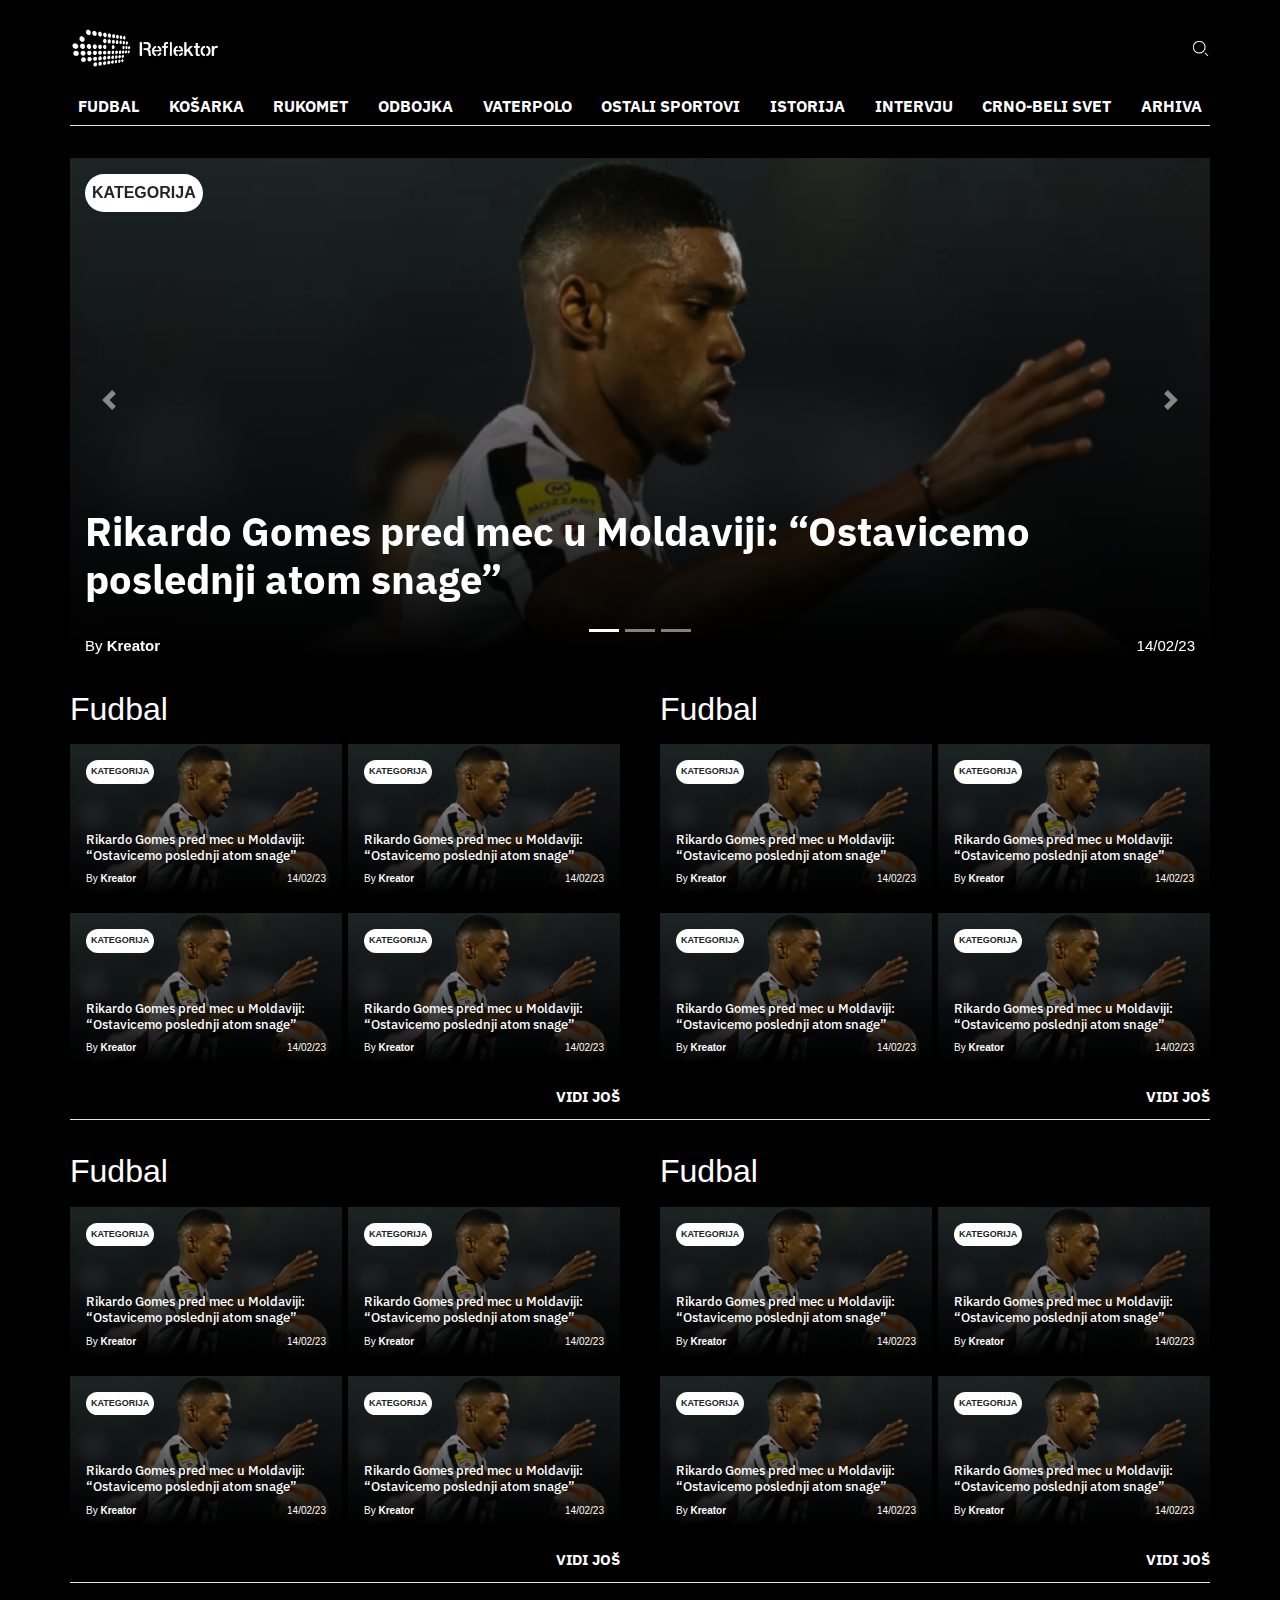
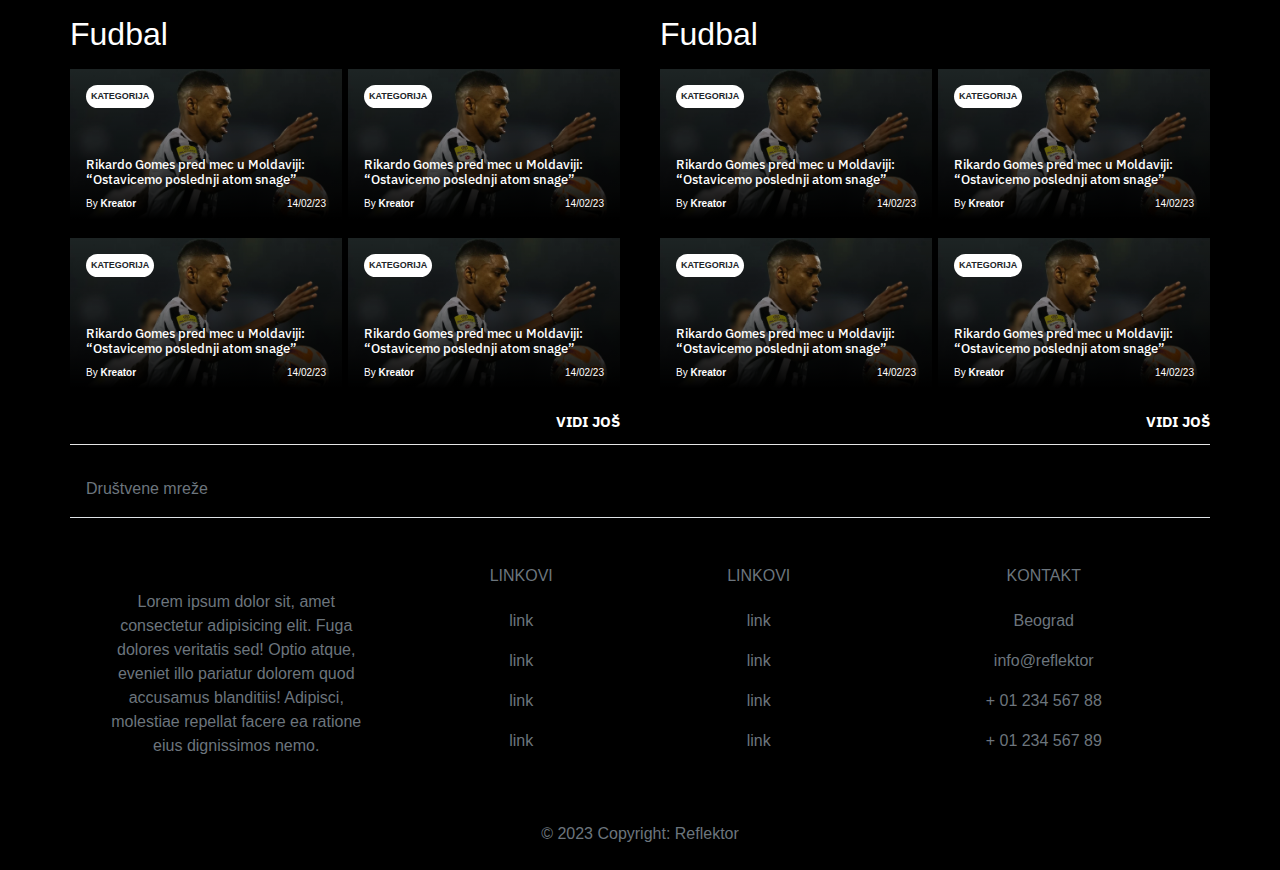
==== index.html @ 6f16fc1e "updateeeeee" ====
<!DOCTYPE html>
<html lang="en">
  <head>
    <meta charset="UTF-8" />
    <meta http-equiv="X-UA-Compatible" content="IE=edge" />
    <meta name="viewport" content="width=device-width, initial-scale=1.0" />
    <title>Reflektor</title>
    <link rel="stylesheet" href="index.css" />
    <link
      rel="stylesheet"
      href="https://cdn.jsdelivr.net/npm/bootstrap@4.3.1/dist/css/bootstrap.min.css"
      integrity="sha384-ggOyR0iXCbMQv3Xipma34MD+dH/1fQ784/j6cY/iJTQUOhcWr7x9JvoRxT2MZw1T"
      crossorigin="anonymous"
    />
    <link
      rel="stylesheet"
      href="https://cdnjs.cloudflare.com/ajax/libs/font-awesome/6.3.0/css/all.min.css"
      integrity="sha512-SzlrxWUlpfuzQ+pcUCosxcglQRNAq/DZjVsC0lE40xsADsfeQoEypE+enwcOiGjk/bSuGGKHEyjSoQ1zVisanQ=="
      crossorigin="anonymous"
      referrerpolicy="no-referrer"
    />
    <link rel="preconnect" href="https://fonts.googleapis.com" />
    <link rel="preconnect" href="https://fonts.gstatic.com" crossorigin />
    <link
      href="https://fonts.googleapis.com/css2?family=IBM+Plex+Sans:ital,wght@0,100;0,200;0,300;0,400;0,500;0,600;0,700;1,100;1,600&display=swap"
      rel="stylesheet"
    />
  </head>
  <body>
    <!--NAV-->
    <div class="container-fluid top-logo bgblack mt-4">
      <div class="container widthContainer">
        <div class="row">
          <div class="col-6 p-0 d-flex justify-content-start">
            <a class="navbar-brand" href="index.html"
              ><img
                id="logo-nav"
                src="./img/logo.png"
                alt="Logo"
                style="width: 150px"
            /></a>
          </div>
          <div class="col-6 p-0 d-flex justify-content-end align-items-center">
            <input
              class="inputt"
              style="height: 20px"
              type="text"
              name=""
              id=""
            />
            <img
              onclick="sakrij()"
              id="logo-nav"
              src="./img/lupica.png"
              alt="Logo"
              style="width: 20px"
            />
          </div>
        </div>
      </div>
    </div>

    <nav id="nav-bar" class="navbar navbar-expand-xl sticky-top">
      <div class="container px-0 py-0 mt-3 d-flex">
        <div class="logo-nav">
          <img src="logo.png" alt="" style="width: 150px" />
        </div>
        <button
          class="navbar-toggler ml-auto"
          type="button"
          data-toggle="collapse"
          data-target="#navbarNav"
          aria-controls="navbarNav"
          aria-expanded="false"
          aria-label="Toggle navigation"
        >
          <span class="navbar-toggler-icon"
            ><img src="burger.png" style="width: 45px" alt=""
          /></span>
        </button>
        <div
          class="collapse navbar-collapse border-bottom justify-content-center"
          id="navbarNav"
        >
          <ul
            class="navbar-nav nav-text justify-content-between"
            style="width: 100%"
          >
            <li class="nav-item active">
              <a class="nav-link" href="post.html">Fudbal</a>
            </li>
            <li class="nav-item">
              <a class="nav-link" href="kategorija.html">Košarka</a>
            </li>
            <li class="nav-item">
              <a class="nav-link" href="#">Rukomet</a>
            </li>
            <li class="nav-item">
              <a class="nav-link" href="#">Odbojka</a>
            </li>
            <li class="nav-item">
              <a class="nav-link" href="#">Vaterpolo</a>
            </li>
            <li class="nav-item">
              <a class="nav-link" href="#">Ostali sportovi</a>
            </li>
            <li class="nav-item">
              <a class="nav-link" href="#">Istorija</a>
            </li>
            <li class="nav-item">
              <a class="nav-link" href="#">Intervju</a>
            </li>
            <li class="nav-item">
              <a class="nav-link" href="#">Crno-beli svet</a>
            </li>
            <li class="nav-item">
              <a class="nav-link" href="#">Arhiva</a>
            </li>
            <li class="nav-item lupica-nav">
              <input type="text" name="" id="" />
              <img
                id="logo-nav"
                src="lupica.png"
                alt="Logo"
                style="width: 30px"
              />
            </li>
          </ul>
        </div>
      </div>
    </nav>
    <!--NAV END-->
    <div class="container-fluid mt-3 pb-3">
      <div
        id="carouselExampleIndicators"
        class="carousel slide"
        data-ride="carousel"
      >
        <ol class="carousel-indicators">
          <li
            data-target="#carouselExampleIndicators"
            data-slide-to="0"
            class="active"
          ></li>
          <li data-target="#carouselExampleIndicators" data-slide-to="1"></li>
          <li data-target="#carouselExampleIndicators" data-slide-to="2"></li>
        </ol>
        <div class="carousel-inner">
          <div class="carousel-item active">
            <div class="container pt-3">
              <div class="row">
                <div class="col-12 background-slider">
                  <div class="category mt-3" style="width: max-content">
                    Kategorija
                  </div>
                  <div class="h-100 d-flex align-items-end">
                    <h6 class="blog-title pb-4">
                      Rikardo Gomes pred mec u Moldaviji: “Ostavicemo poslednji
                      atom snage”
                    </h6>
                  </div>

                  <div class="container-fluid">
                    <div class="row blog-info">
                      <div class="author">By <strong>Kreator</strong></div>
                      <div class="date"><span>14/02/23</span></div>
                    </div>
                  </div>
                </div>
              </div>
            </div>
          </div>
          <div class="carousel-item">
            <div class="container pt-3">
              <div class="row">
                <div class="col-12 background-slider">
                  <div class="category mt-3" style="width: max-content">
                    Kategorija
                  </div>
                  <div class="h-100 d-flex align-items-end">
                    <h6 class="blog-title pb-4">
                      Rikardo Gomes pred mec u Moldaviji: “Ostavicemo poslednji
                      atom snage”
                    </h6>
                  </div>

                  <div class="container-fluid">
                    <div class="row blog-info">
                      <div class="author">By <strong>Kreator</strong></div>
                      <div class="date"><span>14/02/23</span></div>
                    </div>
                  </div>
                </div>
              </div>
            </div>
          </div>
          <div class="carousel-item">
            <div class="container pt-3">
              <div class="row">
                <div class="col-12 background-slider">
                  <div class="category mt-3" style="width: max-content">
                    Kategorija
                  </div>
                  <div class="h-100 d-flex align-items-end">
                    <h6 class="blog-title pb-4">
                      Rikardo Gomes pred mec u Moldaviji: “Ostavicemo poslednji
                      atom snage”
                    </h6>
                  </div>

                  <div class="container-fluid">
                    <div class="row blog-info">
                      <div class="author">By <strong>Kreator</strong></div>
                      <div class="date"><span>14/02/23</span></div>
                    </div>
                  </div>
                </div>
              </div>
            </div>
          </div>
        </div>
        <a
          class="carousel-control-prev"
          href="#carouselExampleIndicators"
          role="button"
          data-slide="prev"
        >
          <span class="carousel-control-prev-icon" aria-hidden="true"></span>
        </a>
        <a
          class="carousel-control-next"
          href="#carouselExampleIndicators"
          role="button"
          data-slide="next"
        >
          <span class="carousel-control-next-icon" aria-hidden="true"></span>
        </a>
      </div>
      <!---->
    </div>

    <!--NA VELIKIM EKRANIMA-->
    <div class="container-fluid bigscreen4x" style="background-color: black">
      <!--PRVI RED-->
      <div class="container">
        <div class="row justify-content-between">
          <div
            class="col-lg-6 col-md-12 mt-3 p-0"
            style="padding-right: 20px !important"
          >
            <h2 style="color: white">Fudbal</h2>
            <div class="row m-0">
              <div
                class="col-6 p-0"
                style="
                  padding-right: 3px !important;
                  padding-bottom: 3px !important;
                "
              >
                <div class="background-4x mb-2 mt-2 pb-2 pl-3 pr-3">
                  <div class="category4x mt-3" style="width: max-content">
                    Kategorija
                  </div>
                  <div class="h-100 d-flex align-items-end">
                    <h6 class="blog-title4x">
                      Rikardo Gomes pred mec u Moldaviji: “Ostavicemo poslednji
                      atom snage”
                    </h6>
                  </div>

                  <div class="container-fluid">
                    <div class="row blog-info4x">
                      <div class="author4x">By <strong>Kreator</strong></div>
                      <div class="date4x"><span>14/02/23</span></div>
                    </div>
                  </div>
                </div>
              </div>
              <div
                class="col-6 p-0"
                style="
                  padding-left: 3px !important;
                  padding-bottom: 3px !important;
                "
              >
                <div class="background-4x mb-2 mt-2 pb-2 pl-3 pr-3">
                  <div class="category4x mt-3" style="width: max-content">
                    Kategorija
                  </div>
                  <div class="h-100 d-flex align-items-end">
                    <h6 class="blog-title4x">
                      Rikardo Gomes pred mec u Moldaviji: “Ostavicemo poslednji
                      atom snage”
                    </h6>
                  </div>

                  <div class="container-fluid">
                    <div class="row blog-info4x">
                      <div class="author4x">By <strong>Kreator</strong></div>
                      <div class="date4x"><span>14/02/23</span></div>
                    </div>
                  </div>
                </div>
              </div>
              <div
                class="col-6 p-0"
                style="
                  padding-right: 3px !important;
                  padding-bottom: 3px !important;
                "
              >
                <div class="background-4x mb-2 mt-2 pb-2 pl-3 pr-3">
                  <div class="category4x mt-3" style="width: max-content">
                    Kategorija
                  </div>
                  <div class="h-100 d-flex align-items-end">
                    <h6 class="blog-title4x">
                      Rikardo Gomes pred mec u Moldaviji: “Ostavicemo poslednji
                      atom snage”
                    </h6>
                  </div>

                  <div class="container-fluid">
                    <div class="row blog-info4x">
                      <div class="author4x">By <strong>Kreator</strong></div>
                      <div class="date4x"><span>14/02/23</span></div>
                    </div>
                  </div>
                </div>
              </div>
              <div
                class="col-6 p-0"
                style="
                  padding-left: 3px !important;
                  padding-bottom: 3px !important;
                "
              >
                <div class="background-4x mb-2 mt-2 pb-2 pl-3 pr-3">
                  <div class="category4x mt-3" style="width: max-content">
                    Kategorija
                  </div>
                  <div class="h-100 d-flex align-items-end">
                    <h6 class="blog-title4x">
                      Rikardo Gomes pred mec u Moldaviji: “Ostavicemo poslednji
                      atom snage”
                    </h6>
                  </div>

                  <div class="container-fluid">
                    <div class="row blog-info4x">
                      <div class="author4x">By <strong>Kreator</strong></div>
                      <div class="date4x"><span>14/02/23</span></div>
                    </div>
                  </div>
                </div>
              </div>
            </div>
            <div class="container">
              <div class="row">
                <div class="col-12 mt-3 more p-0 d-flex justify-content-end">
                  <a href="#" class="more">vidi još</a>
                </div>
              </div>
            </div>
          </div>
          <!-- <div class="gutter col-1 p-0 m-0"></div> -->
          <div
            class="col-lg-6 col-md-12 mt-3 p-0"
            style="padding-left: 20px !important"
          >
            <h2 style="color: white">Fudbal</h2>
            <div class="row m-0">
              <div
                class="col-6 p-0"
                style="
                  padding-right: 3px !important;
                  padding-bottom: 3px !important;
                "
              >
                <div class="background-4x mb-2 mt-2 pb-2 pl-3 pr-3">
                  <div class="category4x mt-3" style="width: max-content">
                    Kategorija
                  </div>
                  <div class="h-100 d-flex align-items-end">
                    <h6 class="blog-title4x">
                      Rikardo Gomes pred mec u Moldaviji: “Ostavicemo poslednji
                      atom snage”
                    </h6>
                  </div>

                  <div class="container-fluid">
                    <div class="row blog-info4x">
                      <div class="author4x">By <strong>Kreator</strong></div>
                      <div class="date4x"><span>14/02/23</span></div>
                    </div>
                  </div>
                </div>
              </div>
              <div
                class="col-6 p-0"
                style="
                  padding-left: 3px !important;
                  padding-bottom: 3px !important;
                "
              >
                <div class="background-4x mb-2 mt-2 pb-2 pl-3 pr-3">
                  <div class="category4x mt-3" style="width: max-content">
                    Kategorija
                  </div>
                  <div class="h-100 d-flex align-items-end">
                    <h6 class="blog-title4x">
                      Rikardo Gomes pred mec u Moldaviji: “Ostavicemo poslednji
                      atom snage”
                    </h6>
                  </div>

                  <div class="container-fluid">
                    <div class="row blog-info4x">
                      <div class="author4x">By <strong>Kreator</strong></div>
                      <div class="date4x"><span>14/02/23</span></div>
                    </div>
                  </div>
                </div>
              </div>
              <div
                class="col-6 p-0"
                style="
                  padding-right: 3px !important;
                  padding-bottom: 3px !important;
                "
              >
                <div class="background-4x mb-2 mt-2 pb-2 pl-3 pr-3">
                  <div class="category4x mt-3" style="width: max-content">
                    Kategorija
                  </div>
                  <div class="h-100 d-flex align-items-end">
                    <h6 class="blog-title4x">
                      Rikardo Gomes pred mec u Moldaviji: “Ostavicemo poslednji
                      atom snage”
                    </h6>
                  </div>

                  <div class="container-fluid">
                    <div class="row blog-info4x">
                      <div class="author4x">By <strong>Kreator</strong></div>
                      <div class="date4x"><span>14/02/23</span></div>
                    </div>
                  </div>
                </div>
              </div>
              <div
                class="col-6 p-0"
                style="
                  padding-left: 3px !important;
                  padding-bottom: 3px !important;
                "
              >
                <div class="background-4x mb-2 mt-2 pb-2 pl-3 pr-3">
                  <div class="category4x mt-3" style="width: max-content">
                    Kategorija
                  </div>
                  <div class="h-100 d-flex align-items-end">
                    <h6 class="blog-title4x">
                      Rikardo Gomes pred mec u Moldaviji: “Ostavicemo poslednji
                      atom snage”
                    </h6>
                  </div>

                  <div class="container-fluid">
                    <div class="row blog-info4x">
                      <div class="author4x">By <strong>Kreator</strong></div>
                      <div class="date4x"><span>14/02/23</span></div>
                    </div>
                  </div>
                </div>
              </div>
            </div>
            <div class="container">
              <div class="row">
                <div class="col-12 mt-3 more p-0 d-flex justify-content-end">
                  <a href="#" class="more">vidi još</a>
                </div>
              </div>
            </div>
          </div>
        </div>
      </div>
      <div class="container p-0">
        <hr
          style="
            width: 100%;
            text-align: left;
            margin-left: 0;
            background-color: white;
          "
        />
      </div>

      <!--DRUGI RED RED-->
      <div class="container">
        <div class="row justify-content-between">
          <div
            class="col-lg-6 col-md-12 mt-3 p-0"
            style="padding-right: 20px !important"
          >
            <h2 style="color: white">Fudbal</h2>
            <div class="row m-0">
              <div
                class="col-6 p-0"
                style="
                  padding-right: 3px !important;
                  padding-bottom: 3px !important;
                "
              >
                <div class="background-4x mb-2 mt-2 pb-2 pl-3 pr-3">
                  <div class="category4x mt-3" style="width: max-content">
                    Kategorija
                  </div>
                  <div class="h-100 d-flex align-items-end">
                    <h6 class="blog-title4x">
                      Rikardo Gomes pred mec u Moldaviji: “Ostavicemo poslednji
                      atom snage”
                    </h6>
                  </div>

                  <div class="container-fluid">
                    <div class="row blog-info4x">
                      <div class="author4x">By <strong>Kreator</strong></div>
                      <div class="date4x"><span>14/02/23</span></div>
                    </div>
                  </div>
                </div>
              </div>
              <div
                class="col-6 p-0"
                style="
                  padding-left: 3px !important;
                  padding-bottom: 3px !important;
                "
              >
                <div class="background-4x mb-2 mt-2 pb-2 pl-3 pr-3">
                  <div class="category4x mt-3" style="width: max-content">
                    Kategorija
                  </div>
                  <div class="h-100 d-flex align-items-end">
                    <h6 class="blog-title4x">
                      Rikardo Gomes pred mec u Moldaviji: “Ostavicemo poslednji
                      atom snage”
                    </h6>
                  </div>

                  <div class="container-fluid">
                    <div class="row blog-info4x">
                      <div class="author4x">By <strong>Kreator</strong></div>
                      <div class="date4x"><span>14/02/23</span></div>
                    </div>
                  </div>
                </div>
              </div>
              <div
                class="col-6 p-0"
                style="
                  padding-right: 3px !important;
                  padding-bottom: 3px !important;
                "
              >
                <div class="background-4x mb-2 mt-2 pb-2 pl-3 pr-3">
                  <div class="category4x mt-3" style="width: max-content">
                    Kategorija
                  </div>
                  <div class="h-100 d-flex align-items-end">
                    <h6 class="blog-title4x">
                      Rikardo Gomes pred mec u Moldaviji: “Ostavicemo poslednji
                      atom snage”
                    </h6>
                  </div>

                  <div class="container-fluid">
                    <div class="row blog-info4x">
                      <div class="author4x">By <strong>Kreator</strong></div>
                      <div class="date4x"><span>14/02/23</span></div>
                    </div>
                  </div>
                </div>
              </div>
              <div
                class="col-6 p-0"
                style="
                  padding-left: 3px !important;
                  padding-bottom: 3px !important;
                "
              >
                <div class="background-4x mb-2 mt-2 pb-2 pl-3 pr-3">
                  <div class="category4x mt-3" style="width: max-content">
                    Kategorija
                  </div>
                  <div class="h-100 d-flex align-items-end">
                    <h6 class="blog-title4x">
                      Rikardo Gomes pred mec u Moldaviji: “Ostavicemo poslednji
                      atom snage”
                    </h6>
                  </div>

                  <div class="container-fluid">
                    <div class="row blog-info4x">
                      <div class="author4x">By <strong>Kreator</strong></div>
                      <div class="date4x"><span>14/02/23</span></div>
                    </div>
                  </div>
                </div>
              </div>
            </div>
            <div class="container">
              <div class="row">
                <div class="col-12 mt-3 more p-0 d-flex justify-content-end">
                  <a href="#" class="more">vidi još</a>
                </div>
              </div>
            </div>
          </div>
          <!-- <div class="gutter col-1 p-0 m-0"></div> -->
          <div
            class="col-lg-6 col-md-12 mt-3 p-0"
            style="padding-left: 20px !important"
          >
            <h2 style="color: white">Fudbal</h2>
            <div class="row m-0">
              <div
                class="col-6 p-0"
                style="
                  padding-right: 3px !important;
                  padding-bottom: 3px !important;
                "
              >
                <div class="background-4x mb-2 mt-2 pb-2 pl-3 pr-3">
                  <div class="category4x mt-3" style="width: max-content">
                    Kategorija
                  </div>
                  <div class="h-100 d-flex align-items-end">
                    <h6 class="blog-title4x">
                      Rikardo Gomes pred mec u Moldaviji: “Ostavicemo poslednji
                      atom snage”
                    </h6>
                  </div>

                  <div class="container-fluid">
                    <div class="row blog-info4x">
                      <div class="author4x">By <strong>Kreator</strong></div>
                      <div class="date4x"><span>14/02/23</span></div>
                    </div>
                  </div>
                </div>
              </div>
              <div
                class="col-6 p-0"
                style="
                  padding-left: 3px !important;
                  padding-bottom: 3px !important;
                "
              >
                <div class="background-4x mb-2 mt-2 pb-2 pl-3 pr-3">
                  <div class="category4x mt-3" style="width: max-content">
                    Kategorija
                  </div>
                  <div class="h-100 d-flex align-items-end">
                    <h6 class="blog-title4x">
                      Rikardo Gomes pred mec u Moldaviji: “Ostavicemo poslednji
                      atom snage”
                    </h6>
                  </div>

                  <div class="container-fluid">
                    <div class="row blog-info4x">
                      <div class="author4x">By <strong>Kreator</strong></div>
                      <div class="date4x"><span>14/02/23</span></div>
                    </div>
                  </div>
                </div>
              </div>
              <div
                class="col-6 p-0"
                style="
                  padding-right: 3px !important;
                  padding-bottom: 3px !important;
                "
              >
                <div class="background-4x mb-2 mt-2 pb-2 pl-3 pr-3">
                  <div class="category4x mt-3" style="width: max-content">
                    Kategorija
                  </div>
                  <div class="h-100 d-flex align-items-end">
                    <h6 class="blog-title4x">
                      Rikardo Gomes pred mec u Moldaviji: “Ostavicemo poslednji
                      atom snage”
                    </h6>
                  </div>

                  <div class="container-fluid">
                    <div class="row blog-info4x">
                      <div class="author4x">By <strong>Kreator</strong></div>
                      <div class="date4x"><span>14/02/23</span></div>
                    </div>
                  </div>
                </div>
              </div>
              <div
                class="col-6 p-0"
                style="
                  padding-left: 3px !important;
                  padding-bottom: 3px !important;
                "
              >
                <div class="background-4x mb-2 mt-2 pb-2 pl-3 pr-3">
                  <div class="category4x mt-3" style="width: max-content">
                    Kategorija
                  </div>
                  <div class="h-100 d-flex align-items-end">
                    <h6 class="blog-title4x">
                      Rikardo Gomes pred mec u Moldaviji: “Ostavicemo poslednji
                      atom snage”
                    </h6>
                  </div>

                  <div class="container-fluid">
                    <div class="row blog-info4x">
                      <div class="author4x">By <strong>Kreator</strong></div>
                      <div class="date4x"><span>14/02/23</span></div>
                    </div>
                  </div>
                </div>
              </div>
            </div>
            <div class="container">
              <div class="row">
                <div class="col-12 mt-3 more p-0 d-flex justify-content-end">
                  <a href="#" class="more">vidi još</a>
                </div>
              </div>
            </div>
          </div>
        </div>
      </div>
      <div class="container p-0">
        <hr
          style="
            width: 100%;
            text-align: left;
            margin-left: 0;
            background-color: white;
          "
        />
      </div>
      <!--TRECI RED-->
      <div class="container">
        <div class="row justify-content-between">
          <div
            class="col-lg-6 col-md-12 mt-3 p-0"
            style="padding-right: 20px !important"
          >
            <h2 style="color: white">Fudbal</h2>
            <div class="row m-0">
              <div
                class="col-6 p-0"
                style="
                  padding-right: 3px !important;
                  padding-bottom: 3px !important;
                "
              >
                <div class="background-4x mb-2 mt-2 pb-2 pl-3 pr-3">
                  <div class="category4x mt-3" style="width: max-content">
                    Kategorija
                  </div>
                  <div class="h-100 d-flex align-items-end">
                    <h6 class="blog-title4x">
                      Rikardo Gomes pred mec u Moldaviji: “Ostavicemo poslednji
                      atom snage”
                    </h6>
                  </div>

                  <div class="container-fluid">
                    <div class="row blog-info4x">
                      <div class="author4x">By <strong>Kreator</strong></div>
                      <div class="date4x"><span>14/02/23</span></div>
                    </div>
                  </div>
                </div>
              </div>
              <div
                class="col-6 p-0"
                style="
                  padding-left: 3px !important;
                  padding-bottom: 3px !important;
                "
              >
                <div class="background-4x mb-2 mt-2 pb-2 pl-3 pr-3">
                  <div class="category4x mt-3" style="width: max-content">
                    Kategorija
                  </div>
                  <div class="h-100 d-flex align-items-end">
                    <h6 class="blog-title4x">
                      Rikardo Gomes pred mec u Moldaviji: “Ostavicemo poslednji
                      atom snage”
                    </h6>
                  </div>

                  <div class="container-fluid">
                    <div class="row blog-info4x">
                      <div class="author4x">By <strong>Kreator</strong></div>
                      <div class="date4x"><span>14/02/23</span></div>
                    </div>
                  </div>
                </div>
              </div>
              <div
                class="col-6 p-0"
                style="
                  padding-right: 3px !important;
                  padding-bottom: 3px !important;
                "
              >
                <div class="background-4x mb-2 mt-2 pb-2 pl-3 pr-3">
                  <div class="category4x mt-3" style="width: max-content">
                    Kategorija
                  </div>
                  <div class="h-100 d-flex align-items-end">
                    <h6 class="blog-title4x">
                      Rikardo Gomes pred mec u Moldaviji: “Ostavicemo poslednji
                      atom snage”
                    </h6>
                  </div>

                  <div class="container-fluid">
                    <div class="row blog-info4x">
                      <div class="author4x">By <strong>Kreator</strong></div>
                      <div class="date4x"><span>14/02/23</span></div>
                    </div>
                  </div>
                </div>
              </div>
              <div
                class="col-6 p-0"
                style="
                  padding-left: 3px !important;
                  padding-bottom: 3px !important;
                "
              >
                <div class="background-4x mb-2 mt-2 pb-2 pl-3 pr-3">
                  <div class="category4x mt-3" style="width: max-content">
                    Kategorija
                  </div>
                  <div class="h-100 d-flex align-items-end">
                    <h6 class="blog-title4x">
                      Rikardo Gomes pred mec u Moldaviji: “Ostavicemo poslednji
                      atom snage”
                    </h6>
                  </div>

                  <div class="container-fluid">
                    <div class="row blog-info4x">
                      <div class="author4x">By <strong>Kreator</strong></div>
                      <div class="date4x"><span>14/02/23</span></div>
                    </div>
                  </div>
                </div>
              </div>
            </div>
            <div class="container">
              <div class="row">
                <div class="col-12 mt-3 more p-0 d-flex justify-content-end">
                  <a href="#" class="more">vidi još</a>
                </div>
              </div>
            </div>
          </div>
          <!-- <div class="gutter col-1 p-0 m-0"></div> -->
          <div
            class="col-lg-6 col-md-12 mt-3 p-0"
            style="padding-left: 20px !important"
          >
            <h2 style="color: white">Fudbal</h2>
            <div class="row m-0">
              <div
                class="col-6 p-0"
                style="
                  padding-right: 3px !important;
                  padding-bottom: 3px !important;
                "
              >
                <div class="background-4x mb-2 mt-2 pb-2 pl-3 pr-3">
                  <div class="category4x mt-3" style="width: max-content">
                    Kategorija
                  </div>
                  <div class="h-100 d-flex align-items-end">
                    <h6 class="blog-title4x">
                      Rikardo Gomes pred mec u Moldaviji: “Ostavicemo poslednji
                      atom snage”
                    </h6>
                  </div>

                  <div class="container-fluid">
                    <div class="row blog-info4x">
                      <div class="author4x">By <strong>Kreator</strong></div>
                      <div class="date4x"><span>14/02/23</span></div>
                    </div>
                  </div>
                </div>
              </div>
              <div
                class="col-6 p-0"
                style="
                  padding-left: 3px !important;
                  padding-bottom: 3px !important;
                "
              >
                <div class="background-4x mb-2 mt-2 pb-2 pl-3 pr-3">
                  <div class="category4x mt-3" style="width: max-content">
                    Kategorija
                  </div>
                  <div class="h-100 d-flex align-items-end">
                    <h6 class="blog-title4x">
                      Rikardo Gomes pred mec u Moldaviji: “Ostavicemo poslednji
                      atom snage”
                    </h6>
                  </div>

                  <div class="container-fluid">
                    <div class="row blog-info4x">
                      <div class="author4x">By <strong>Kreator</strong></div>
                      <div class="date4x"><span>14/02/23</span></div>
                    </div>
                  </div>
                </div>
              </div>
              <div
                class="col-6 p-0"
                style="
                  padding-right: 3px !important;
                  padding-bottom: 3px !important;
                "
              >
                <div class="background-4x mb-2 mt-2 pb-2 pl-3 pr-3">
                  <div class="category4x mt-3" style="width: max-content">
                    Kategorija
                  </div>
                  <div class="h-100 d-flex align-items-end">
                    <h6 class="blog-title4x">
                      Rikardo Gomes pred mec u Moldaviji: “Ostavicemo poslednji
                      atom snage”
                    </h6>
                  </div>

                  <div class="container-fluid">
                    <div class="row blog-info4x">
                      <div class="author4x">By <strong>Kreator</strong></div>
                      <div class="date4x"><span>14/02/23</span></div>
                    </div>
                  </div>
                </div>
              </div>
              <div
                class="col-6 p-0"
                style="
                  padding-left: 3px !important;
                  padding-bottom: 3px !important;
                "
              >
                <div class="background-4x mb-2 mt-2 pb-2 pl-3 pr-3">
                  <div class="category4x mt-3" style="width: max-content">
                    Kategorija
                  </div>
                  <div class="h-100 d-flex align-items-end">
                    <h6 class="blog-title4x">
                      Rikardo Gomes pred mec u Moldaviji: “Ostavicemo poslednji
                      atom snage”
                    </h6>
                  </div>

                  <div class="container-fluid">
                    <div class="row blog-info4x">
                      <div class="author4x">By <strong>Kreator</strong></div>
                      <div class="date4x"><span>14/02/23</span></div>
                    </div>
                  </div>
                </div>
              </div>
            </div>
            <div class="container">
              <div class="row">
                <div class="col-12 mt-3 more p-0 d-flex justify-content-end">
                  <a href="#" class="more">vidi još</a>
                </div>
              </div>
            </div>
          </div>
        </div>
      </div>
    </div>
    <div class="container p-0">
      <hr
        style="
          width: 100%;
          text-align: left;
          margin-left: 0;
          background-color: white;
        "
      />
    </div>
    <!--NA MALIM EKARNIMA-->
    <div class="container-fluid smallscreen4x" style="background-color: black">
      <h2 style="color: white">Fudbal</h2>
      <div class="row">
        <div class="col-6 p-3 background-4x">
          <div class="category4x" style="width: max-content">Kategorija</div>
        </div>
        <div class="col-6 p-3">
          <div class="h-100 d-flex align-items-end">
            <h6 class="blog-title4x">
              Rikardo Gomes pred mec u Moldaviji: “Ostavicemo poslednji atom
              snage”
            </h6>
          </div>
          <div class="container-fluid">
            <div class="row blog-info4x">
              <div class="author4x">By <strong>Kreator</strong></div>
              <div class="date4x"><span>14/02/23</span></div>
            </div>
          </div>
        </div>
      </div>
      <div class="row mt-5">
        <div class="col-6 p-3 background-4x">
          <div class="category4x" style="width: max-content">Kategorija</div>
        </div>
        <div class="col-6 p-3">
          <div class="h-100 d-flex align-items-end">
            <h6 class="blog-title4x">
              Rikardo Gomes pred mec u Moldaviji: “Ostavicemo poslednji atom
              snage”
            </h6>
          </div>
          <div class="container-fluid">
            <div class="row blog-info4x">
              <div class="author4x">By <strong>Kreator</strong></div>
              <div class="date4x"><span>14/02/23</span></div>
            </div>
          </div>
        </div>
      </div>
      <div class="row mt-5">
        <div class="col-6 p-3 background-4x">
          <div class="category4x" style="width: max-content">Kategorija</div>
        </div>
        <div class="col-6 p-3">
          <div class="h-100 d-flex align-items-end">
            <h6 class="blog-title4x">
              Rikardo Gomes pred mec u Moldaviji: “Ostavicemo poslednji atom
              snage”
            </h6>
          </div>
          <div class="container-fluid">
            <div class="row blog-info4x">
              <div class="author4x">By <strong>Kreator</strong></div>
              <div class="date4x"><span>14/02/23</span></div>
            </div>
          </div>
        </div>
      </div>
    </div>
    <!-- Footer -->
    <div class="container p-0">
      <footer class="text-center text-lg-start text-muted">
        <!-- Section: Social media -->
        <section
          class="d-flex justify-content-center justify-content-lg-between p-3 border-bottom"
        >
          <!-- Left -->
          <div class="me-5 d-none d-lg-block">
            <span>Društvene mreže</span>
          </div>
          <!-- Left -->

          <!-- Right -->
          <div>
            <a href="" class="me-4 text-reset">
              <i class="fab fa-facebook-f"></i>
            </a>
            <a href="" class="me-4 text-reset">
              <i class="fab fa-twitter"></i>
            </a>
            <a href="" class="me-4 text-reset">
              <i class="fab fa-instagram"></i>
            </a>
            <a href="" class="me-4 text-reset">
              <i class="fab fa-linkedin"></i>
            </a>
          </div>
          <!-- Right -->
        </section>
        <!-- Section: Social media -->

        <!-- Section: Links  -->
        <section class="">
          <div class="container text-center text-md-start mt-5">
            <!-- Grid row -->
            <div class="row mt-3">
              <!-- Grid column -->
              <div class="col-md-3 col-lg-4 col-xl-3 mx-auto mb-4">
                <!-- Content -->
                <img style="width: 200px" src="logo.png" alt="" />
                <p>
                  Lorem ipsum dolor sit, amet consectetur adipisicing elit. Fuga
                  dolores veritatis sed! Optio atque, eveniet illo pariatur
                  dolorem quod accusamus blanditiis! Adipisci, molestiae
                  repellat facere ea ratione eius dignissimos nemo.
                </p>
              </div>
              <!-- Grid column -->

              <!-- Grid column -->
              <div class="col-md-2 col-lg-2 col-xl-2 mx-auto mb-4">
                <!-- Links -->
                <h6 class="text-uppercase fw-bold mb-4">Linkovi</h6>
                <p>
                  <a href="#!" class="text-reset">link</a>
                </p>
                <p>
                  <a href="#!" class="text-reset">link</a>
                </p>
                <p>
                  <a href="#!" class="text-reset">link</a>
                </p>
                <p>
                  <a href="#!" class="text-reset">link</a>
                </p>
              </div>
              <!-- Grid column -->

              <!-- Grid column -->
              <div class="col-md-3 col-lg-2 col-xl-2 mx-auto mb-4">
                <!-- Links -->
                <h6 class="text-uppercase fw-bold mb-4">Linkovi</h6>
                <p>
                  <a href="#!" class="text-reset">link</a>
                </p>
                <p>
                  <a href="#!" class="text-reset">link</a>
                </p>
                <p>
                  <a href="#!" class="text-reset">link</a>
                </p>
                <p>
                  <a href="#!" class="text-reset">link</a>
                </p>
              </div>
              <!-- Grid column -->

              <!-- Grid column -->
              <div class="col-md-4 col-lg-3 col-xl-3 mx-auto mb-md-0 mb-4">
                <!-- Links -->
                <h6 class="text-uppercase fw-bold mb-4">Kontakt</h6>
                <p><i class="fas fa-home me-3"></i> Beograd</p>
                <p>
                  <i class="fas fa-envelope me-3"></i>
                  info@reflektor
                </p>
                <p><i class="fas fa-phone me-3"></i> + 01 234 567 88</p>
                <p><i class="fas fa-print me-3"></i> + 01 234 567 89</p>
              </div>
              <!-- Grid column -->
            </div>
            <!-- Grid row -->
          </div>
        </section>
        <!-- Section: Links  -->

        <!-- Copyright -->
        <div
          class="text-center p-4"
          style="background-color: rgba(0, 0, 0, 0.05)"
        >
          © 2023 Copyright:
          <a class="text-reset fw-bold" href="#">Reflektor</a>
        </div>
        <!-- Copyright -->
      </footer>
    </div>

    <!-- Footer -->
    <script src="index.js"></script>

    <script
      src="https://code.jquery.com/jquery-3.3.1.slim.min.js"
      integrity="sha384-q8i/X+965DzO0rT7abK41JStQIAqVgRVzpbzo5smXKp4YfRvH+8abtTE1Pi6jizo"
      crossorigin="anonymous"
    ></script>
    <script
      src="https://cdn.jsdelivr.net/npm/popper.js@1.14.7/dist/umd/popper.min.js"
      integrity="sha384-UO2eT0CpHqdSJQ6hJty5KVphtPhzWj9WO1clHTMGa3JDZwrnQq4sF86dIHNDz0W1"
      crossorigin="anonymous"
    ></script>
    <script
      src="https://cdn.jsdelivr.net/npm/bootstrap@4.3.1/dist/js/bootstrap.min.js"
      integrity="sha384-JjSmVgyd0p3pXB1rRibZUAYoIIy6OrQ6VrjIEaFf/nJGzIxFDsf4x0xIM+B07jRM"
      crossorigin="anonymous"
    ></script>
  </body>
</html>
---- index.css ----
@import url("https://fonts.googleapis.com/css2?family=Rosario:wght@300&display=swap");

* {
  margin: 0;
  padding: 0;
  box-sizing: border-box;
}

body{
  background-color: black !important;
}

.aktivniLink{
  border-top:1px rgb(255, 255, 255) solid;
}


#nav-bar {
  background-color: rgb(0, 0, 0);
  padding: 0;
}
.nav-text a {
  font-family: 'IBM Plex Sans', sans-serif;
  font-style: normal;
  font-size: 16px;
  font-weight: 700;
  line-height: 21px;
  text-transform: uppercase;
  color: #ffffff;
}
.nav-text a:hover{
  color: #979797;
}

.more a:hover{
  color: #979797;
}


.navbar-toggler-icon div {
  width: 35px;
  height: 5px;
  background-color: rgb(255, 255, 255);
  margin: 6px 0;sssss
}


.inputt{
  display: none;
}


/*KOD ZA SLAJDER*/

.background-slider{
  background-image: linear-gradient(
    to bottom,
    rgba(255, 255, 255, 0),
    rgba(0, 0, 0, 1)
  ),
  url('slika1.png');
height: 500px;
background-size: cover;
display: flex;
flex-direction: column;
justify-content: space-between;
}
.blog-info{
  justify-content: space-between;
}

.blog-title{
  font-family: 'IBM Plex Sans', sans-serif;
  font-weight: bold;
  font-size: 40px;
  color: #ffffff;
}

.category{
  font-weight: bold;
  text-transform: uppercase;
  background-color: #ffffff;
  padding: 7px;
  border-radius:25px;
}
.date{
  font-weight: 300px;
  right:15px;
  bottom: 15px;
  font-size: 15px;
  color: #ffffff;
}
.author{
  font-size: 15px;
  font-weight: 400;
  color: #ffffff;
}

.top-logo{
  background-color: black;
}

.more{
  font-family: 'IBM Plex Sans', sans-serif;
font-style: normal;
font-weight: 700;
font-size:15px;
text-transform: uppercase;
line-height: 13px;
color:rgb(255, 255, 255);
}



/*4 BLOKA KOD*/

.blog-info4x{
  bottom: 0;
}

.background-4x{
  background-image: linear-gradient(
                      to bottom,
                      rgba(255, 255, 255, 0),
                      rgba(0, 0, 0, 1)
                    ),
                    url('slika1.png');
                  height: 150px;
                  
                  background-size: cover;
                  display: flex;
                  flex-direction: column;
                  justify-content: space-between;
                 
               
}

.blog-title4x{
  font-size: 13px;
  font-family: 'IBM Plex Sans', sans-serif;
  text-align: left;
  color: #ffffff;
}
.blog-info4x{
  justify-content: space-between;
}

.category4x{
  font-size: 9px;
  font-weight: bold;
  text-transform: uppercase;
  background-color: #ffffff;
  padding: 5px;
  border-radius:25px;
}

.date4x{
  font-weight: 300px;
  font-size: 10px;
  color: #ffffff;
}

.author4x{
  font-size: 10px;
  font-weight: 400;
  color: #ffffff;
}

@media only screen and (max-width: 1200px) {

  .dnone{
    display: none;
  }
  

}
@media only screen and (max-width: 768px) {
.bigscreen4x{
  display: none;
}

}
@media only screen and (min-width: 768px) {
.smallscreen4x{
  display: none;
}
.smallscrh2{
  display:none;
}

  }

@media only screen and (min-width: 1200px) {
  .smallscreen4x{
    display: none;
  }
  .lupica-nav{
    display: none;
  }
  .logo-nav{
    display: none;
  }


}

@media only screen and (max-width: 1200px) {
.top-logo{
  display: none;
} }


/*sidebar*/
.background-side{
  background-image: linear-gradient(
    to bottom,
    rgba(255, 255, 255, 0),
    rgba(0, 0, 0, 1) 
  ),
  url('slika1.png');
  height: 100px;
background-size: cover;
}
.sidetext{
  font-family: 'IBM Plex Sans', sans-serif;
font-style: normal;
text-transform: uppercase;
font-weight: 700;
line-height: 26px;
color: #FFFFFF;
}
.title-post-blog{
  font-family: 'IBM Plex Sans', sans-serif;
font-style: normal;
font-weight: 500;
font-size: 46px;
line-height: 60px;

color: #FFFFFF;
}
.p-post-blog{
  font-family: 'IBM Plex Sans', sans-serif;
  font-size: 16px;
font-weight: 400;
color: #FFFFFF;

}
.share-post-blog{
  font-family: 'IBM Plex Sans', sans-serif;
font-weight: 400;
color: #FFFFFF;
font-size: 16px;
}

.share-icons img{
  width: 40px;
}
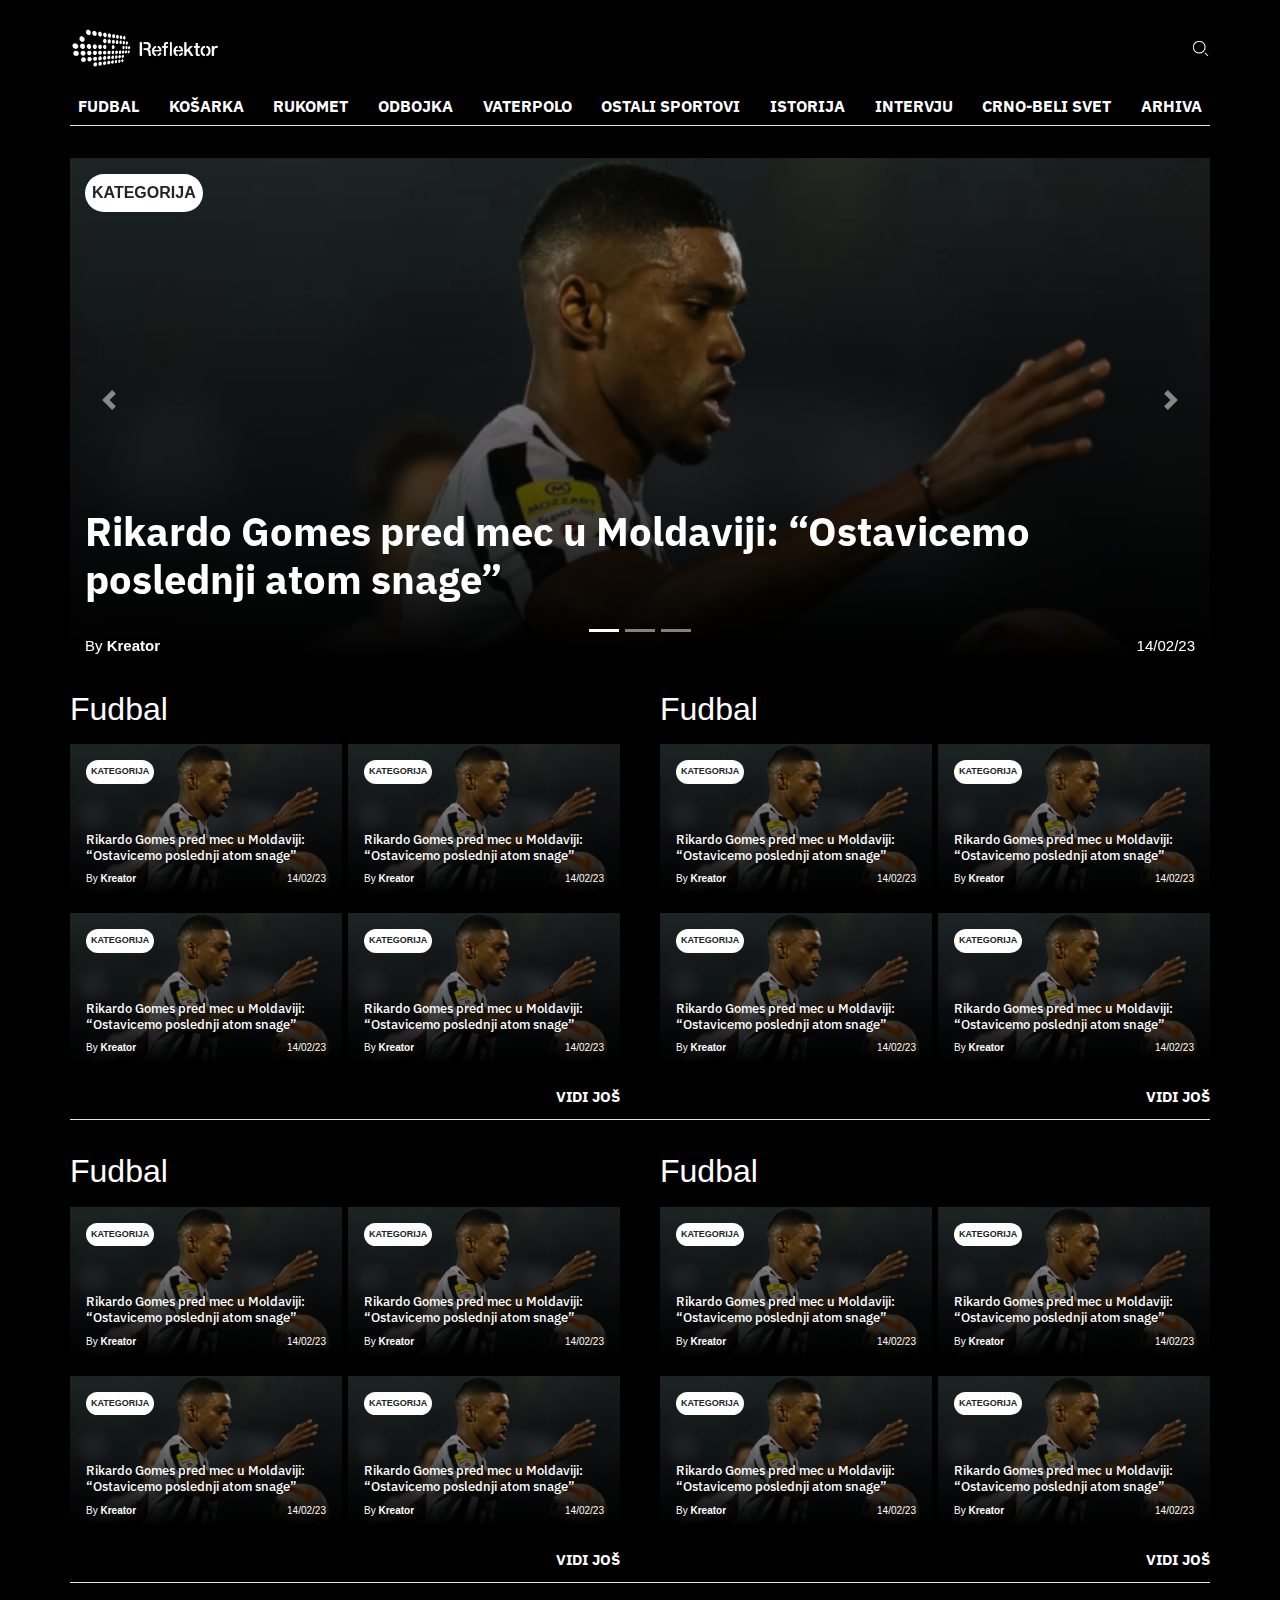
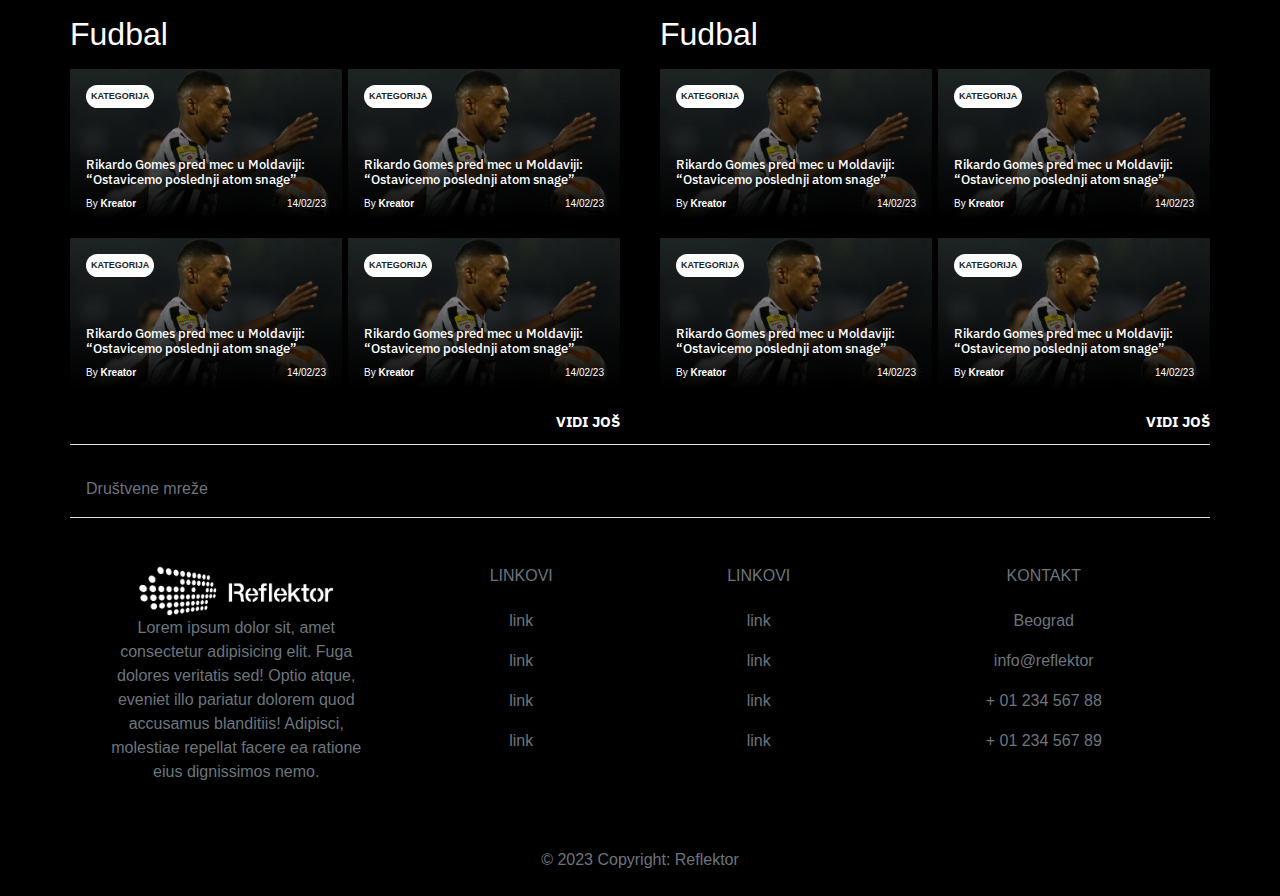
==== commit c95d9887: "updateeeeee3" ====
--- a/index.html
+++ b/index.html
@@ -1106,7 +1106,7 @@
               <!-- Grid column -->
               <div class="col-md-3 col-lg-4 col-xl-3 mx-auto mb-4">
                 <!-- Content -->
-                <img style="width: 200px" src="logo.png" alt="" />
+                <img style="width: 200px" src="./img/logo.png" alt="" />
                 <p>
                   Lorem ipsum dolor sit, amet consectetur adipisicing elit. Fuga
                   dolores veritatis sed! Optio atque, eveniet illo pariatur
--- a/index.css
+++ b/index.css
@@ -177,7 +177,9 @@
 @media only screen and (max-width: 768px) {
 .bigscreen4x{
   display: none;
-}
+
+}
+
 
 }
 @media only screen and (min-width: 768px) {
@@ -208,6 +210,7 @@
 .top-logo{
   display: none;
 } }
+
 
 
 /*sidebar*/
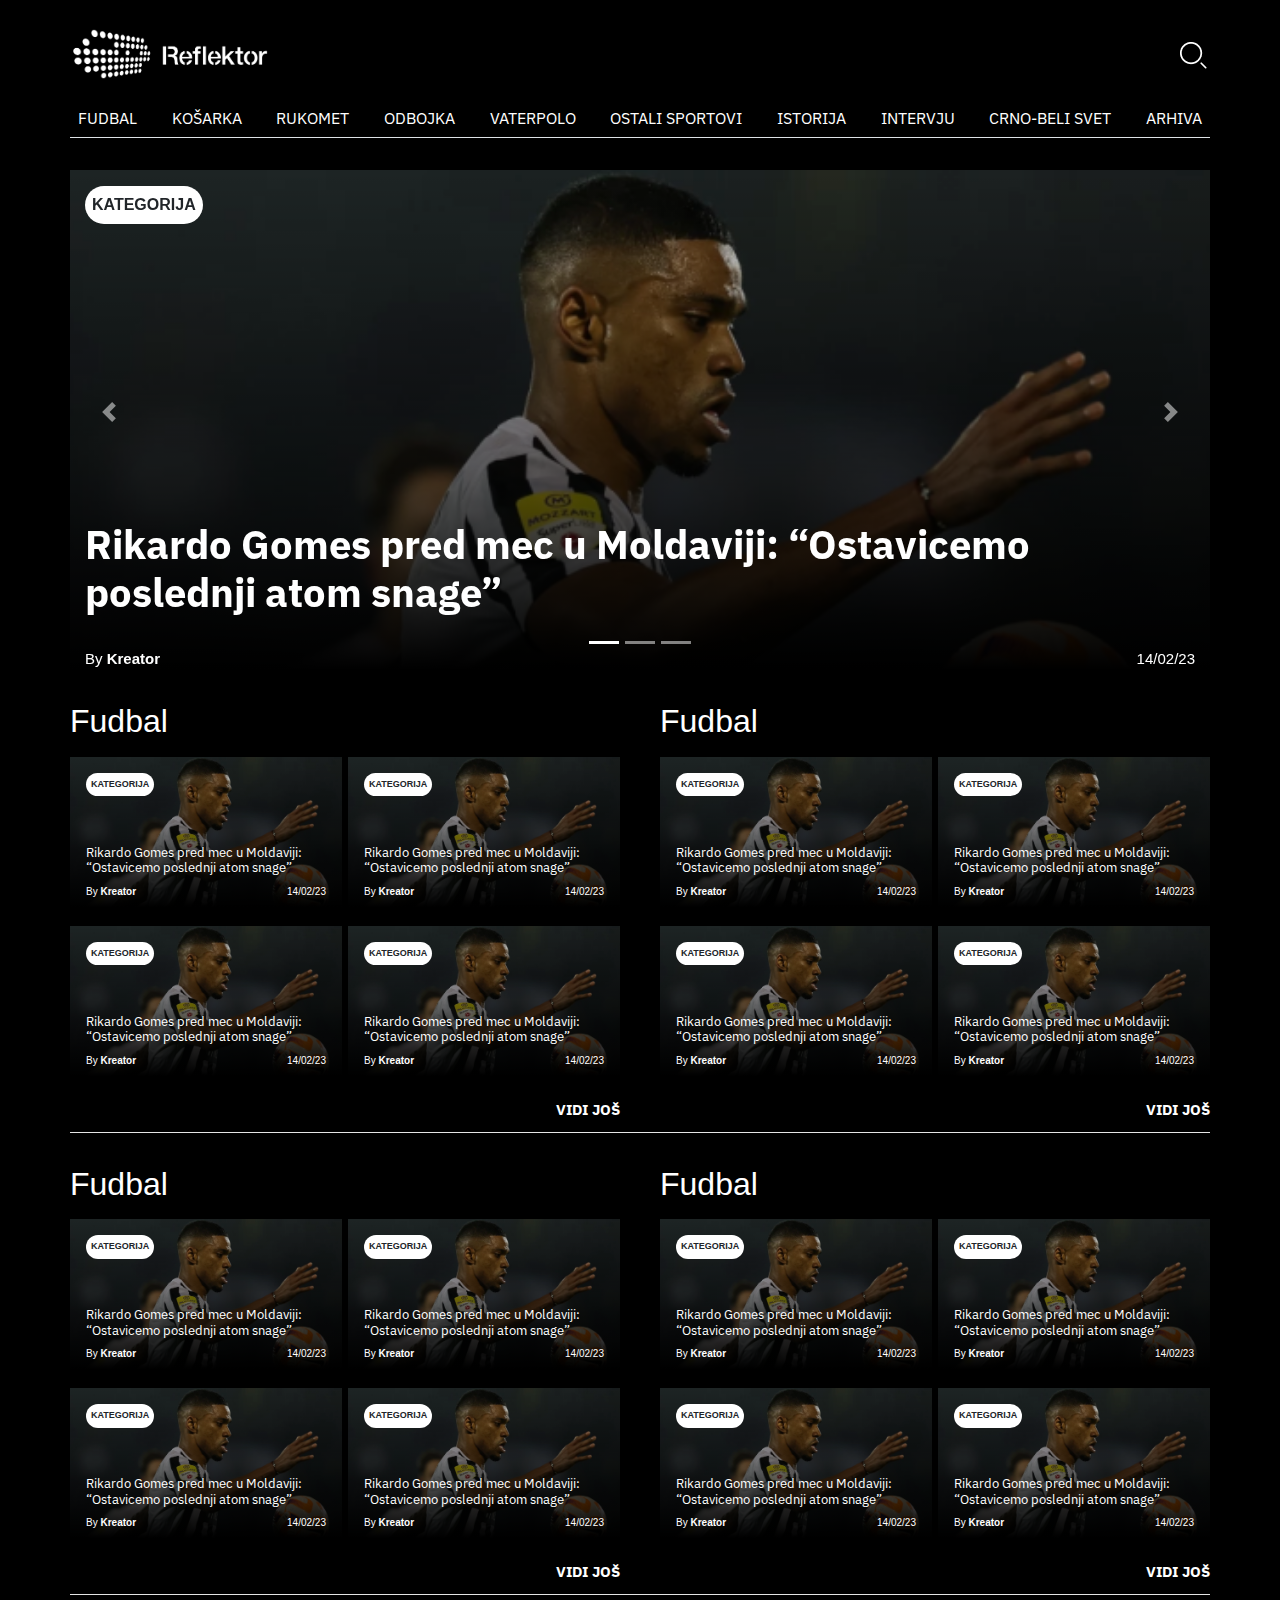
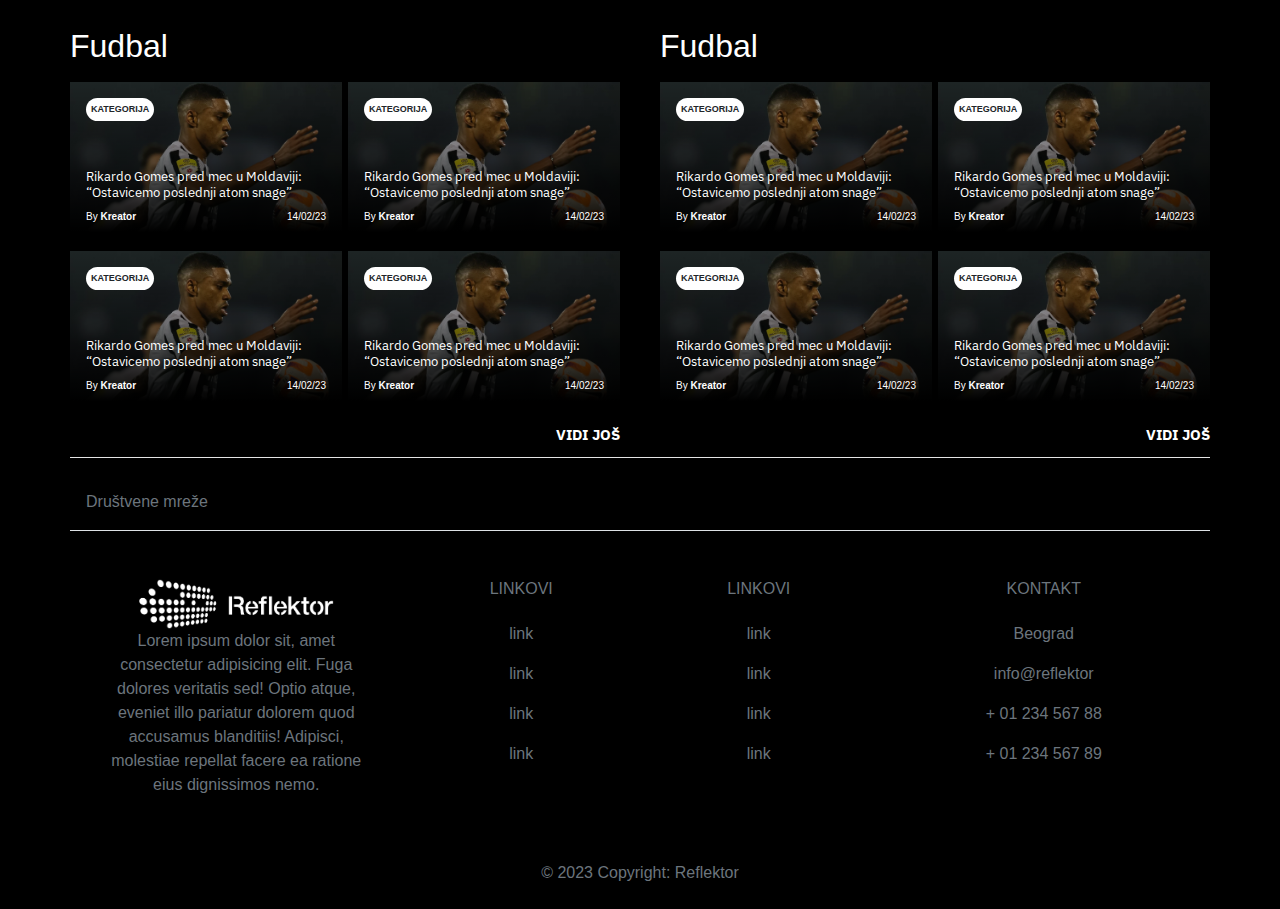
==== commit a0091778: "upd" ====
--- a/index.html
+++ b/index.html
@@ -37,7 +37,7 @@
                 id="logo-nav"
                 src="./img/logo.png"
                 alt="Logo"
-                style="width: 150px"
+                style="width: 200px"
             /></a>
           </div>
           <div class="col-6 p-0 d-flex justify-content-end align-items-center">
@@ -53,7 +53,7 @@
               id="logo-nav"
               src="./img/lupica.png"
               alt="Logo"
-              style="width: 20px"
+              style="width: 35px"
             />
           </div>
         </div>
--- a/index.css
+++ b/index.css
@@ -1,4 +1,4 @@
-@import url("https://fonts.googleapis.com/css2?family=Rosario:wght@300&display=swap");
+@import url("https://fonts.googleapis.com/css2?family=Rosario:wght@100&display=swap");
 
 * {
   margin: 0;
@@ -11,7 +11,7 @@
 }
 
 .aktivniLink{
-  border-top:1px rgb(255, 255, 255) solid;
+  border-bottom:1px rgb(255, 255, 255) solid;
 }
 
 
@@ -23,7 +23,7 @@
   font-family: 'IBM Plex Sans', sans-serif;
   font-style: normal;
   font-size: 16px;
-  font-weight: 700;
+  font-weight: 400;
   line-height: 21px;
   text-transform: uppercase;
   color: #ffffff;
@@ -140,6 +140,7 @@
   font-family: 'IBM Plex Sans', sans-serif;
   text-align: left;
   color: #ffffff;
+  font-weight: 400;
 }
 .blog-info4x{
   justify-content: space-between;
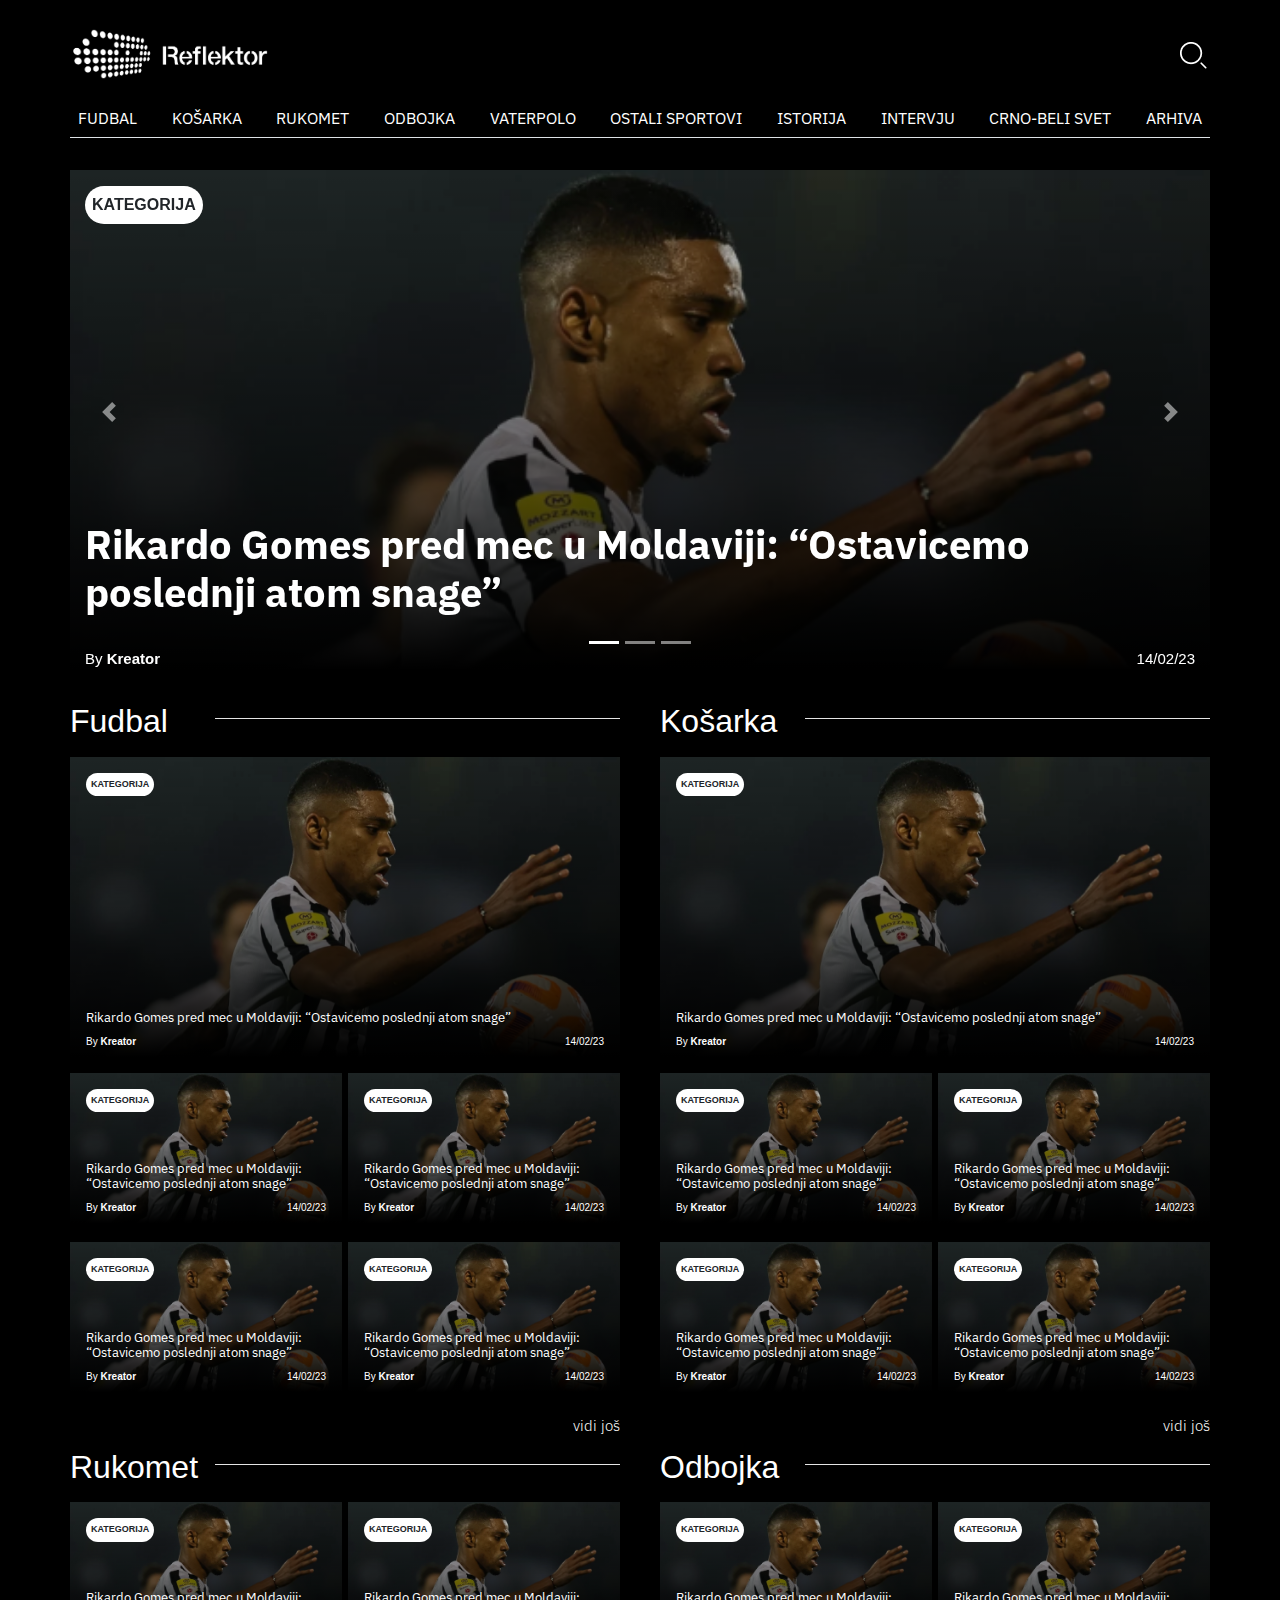
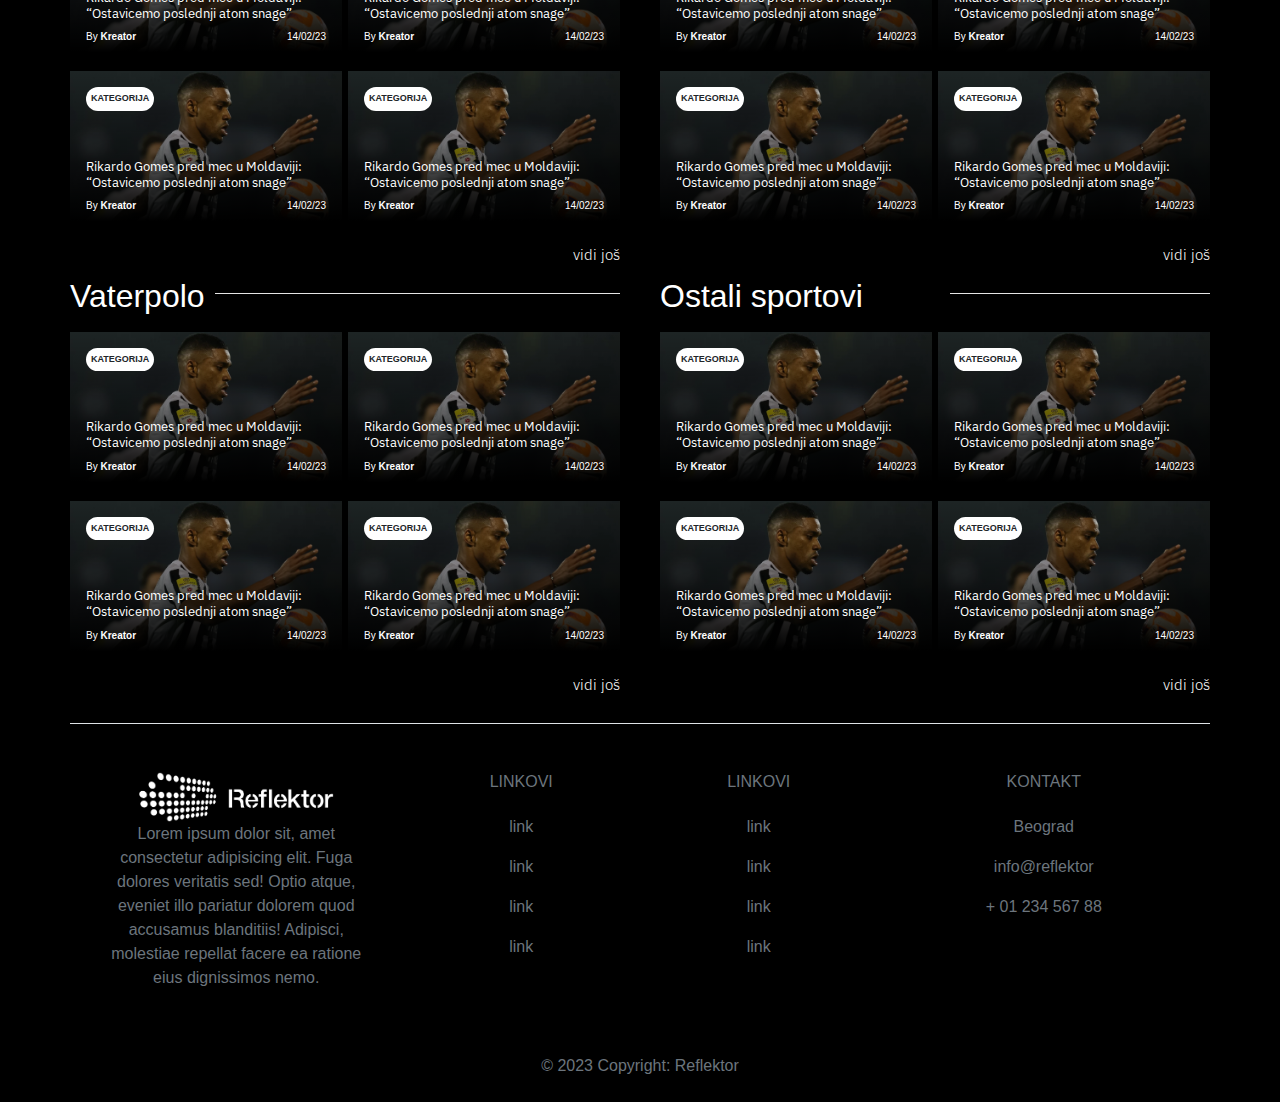
==== commit aca5d539: "updatee" ====
--- a/index.html
+++ b/index.html
@@ -248,7 +248,44 @@
             class="col-lg-6 col-md-12 mt-3 p-0"
             style="padding-right: 20px !important"
           >
-            <h2 style="color: white">Fudbal</h2>
+            <div class="row">
+              <div class="col-3"><h2 style="color: white">Fudbal</h2></div>
+              <div class="col-9">
+                <hr
+                  style="
+                    width: 100%;
+                    text-align: left;
+                    margin-left: 0;
+                    background-color: white;
+                  "
+                />
+              </div>
+            </div>
+
+            <!--KOVER-->
+            <div class="row">
+              <div class="col-12">
+                <div class="background-4x-cover mb-2 mt-2 pb-2 pl-3 pr-3">
+                  <div class="category4x mt-3" style="width: max-content">
+                    Kategorija
+                  </div>
+                  <div class="h-100 d-flex align-items-end">
+                    <h6 class="blog-title4x">
+                      Rikardo Gomes pred mec u Moldaviji: “Ostavicemo poslednji
+                      atom snage”
+                    </h6>
+                  </div>
+
+                  <div class="container-fluid">
+                    <div class="row blog-info4x">
+                      <div class="author4x">By <strong>Kreator</strong></div>
+                      <div class="date4x"><span>14/02/23</span></div>
+                    </div>
+                  </div>
+                </div>
+              </div>
+            </div>
+            <!--KOVER KRAJ-->
             <div class="row m-0">
               <div
                 class="col-6 p-0"
@@ -368,7 +405,43 @@
             class="col-lg-6 col-md-12 mt-3 p-0"
             style="padding-left: 20px !important"
           >
-            <h2 style="color: white">Fudbal</h2>
+            <div class="row">
+              <div class="col-3"><h2 style="color: white">Košarka</h2></div>
+              <div class="col-9">
+                <hr
+                  style="
+                    width: 100%;
+                    text-align: left;
+                    margin-left: 0;
+                    background-color: white;
+                  "
+                />
+              </div>
+            </div>
+            <!--KOVER-->
+            <div class="row">
+              <div class="col-12">
+                <div class="background-4x-cover mb-2 mt-2 pb-2 pl-3 pr-3">
+                  <div class="category4x mt-3" style="width: max-content">
+                    Kategorija
+                  </div>
+                  <div class="h-100 d-flex align-items-end">
+                    <h6 class="blog-title4x">
+                      Rikardo Gomes pred mec u Moldaviji: “Ostavicemo poslednji
+                      atom snage”
+                    </h6>
+                  </div>
+
+                  <div class="container-fluid">
+                    <div class="row blog-info4x">
+                      <div class="author4x">By <strong>Kreator</strong></div>
+                      <div class="date4x"><span>14/02/23</span></div>
+                    </div>
+                  </div>
+                </div>
+              </div>
+            </div>
+            <!--KOVER KRAJ-->
             <div class="row m-0">
               <div
                 class="col-6 p-0"
@@ -484,16 +557,6 @@
             </div>
           </div>
         </div>
-      </div>
-      <div class="container p-0">
-        <hr
-          style="
-            width: 100%;
-            text-align: left;
-            margin-left: 0;
-            background-color: white;
-          "
-        />
       </div>
 
       <!--DRUGI RED RED-->
@@ -503,7 +566,20 @@
             class="col-lg-6 col-md-12 mt-3 p-0"
             style="padding-right: 20px !important"
           >
-            <h2 style="color: white">Fudbal</h2>
+            <div class="row">
+              <div class="col-3"><h2 style="color: white">Rukomet</h2></div>
+              <div class="col-9">
+                <hr
+                  style="
+                    width: 100%;
+                    text-align: left;
+                    margin-left: 0;
+                    background-color: white;
+                  "
+                />
+              </div>
+            </div>
+
             <div class="row m-0">
               <div
                 class="col-6 p-0"
@@ -623,7 +699,19 @@
             class="col-lg-6 col-md-12 mt-3 p-0"
             style="padding-left: 20px !important"
           >
-            <h2 style="color: white">Fudbal</h2>
+            <div class="row">
+              <div class="col-3"><h2 style="color: white">Odbojka</h2></div>
+              <div class="col-9">
+                <hr
+                  style="
+                    width: 100%;
+                    text-align: left;
+                    margin-left: 0;
+                    background-color: white;
+                  "
+                />
+              </div>
+            </div>
             <div class="row m-0">
               <div
                 class="col-6 p-0"
@@ -740,16 +828,7 @@
           </div>
         </div>
       </div>
-      <div class="container p-0">
-        <hr
-          style="
-            width: 100%;
-            text-align: left;
-            margin-left: 0;
-            background-color: white;
-          "
-        />
-      </div>
+
       <!--TRECI RED-->
       <div class="container">
         <div class="row justify-content-between">
@@ -757,7 +836,19 @@
             class="col-lg-6 col-md-12 mt-3 p-0"
             style="padding-right: 20px !important"
           >
-            <h2 style="color: white">Fudbal</h2>
+            <div class="row">
+              <div class="col-3"><h2 style="color: white">Vaterpolo</h2></div>
+              <div class="col-9">
+                <hr
+                  style="
+                    width: 100%;
+                    text-align: left;
+                    margin-left: 0;
+                    background-color: white;
+                  "
+                />
+              </div>
+            </div>
             <div class="row m-0">
               <div
                 class="col-6 p-0"
@@ -877,7 +968,21 @@
             class="col-lg-6 col-md-12 mt-3 p-0"
             style="padding-left: 20px !important"
           >
-            <h2 style="color: white">Fudbal</h2>
+            <div class="row">
+              <div class="col-6">
+                <h2 style="color: white">Ostali sportovi</h2>
+              </div>
+              <div class="col-6">
+                <hr
+                  style="
+                    width: 100%;
+                    text-align: left;
+                    margin-left: 0;
+                    background-color: white;
+                  "
+                />
+              </div>
+            </div>
             <div class="row m-0">
               <div
                 class="col-6 p-0"
@@ -995,16 +1100,7 @@
         </div>
       </div>
     </div>
-    <div class="container p-0">
-      <hr
-        style="
-          width: 100%;
-          text-align: left;
-          margin-left: 0;
-          background-color: white;
-        "
-      />
-    </div>
+
     <!--NA MALIM EKARNIMA-->
     <div class="container-fluid smallscreen4x" style="background-color: black">
       <h2 style="color: white">Fudbal</h2>
@@ -1074,26 +1170,11 @@
           class="d-flex justify-content-center justify-content-lg-between p-3 border-bottom"
         >
           <!-- Left -->
-          <div class="me-5 d-none d-lg-block">
-            <span>Društvene mreže</span>
-          </div>
+
           <!-- Left -->
 
           <!-- Right -->
-          <div>
-            <a href="" class="me-4 text-reset">
-              <i class="fab fa-facebook-f"></i>
-            </a>
-            <a href="" class="me-4 text-reset">
-              <i class="fab fa-twitter"></i>
-            </a>
-            <a href="" class="me-4 text-reset">
-              <i class="fab fa-instagram"></i>
-            </a>
-            <a href="" class="me-4 text-reset">
-              <i class="fab fa-linkedin"></i>
-            </a>
-          </div>
+
           <!-- Right -->
         </section>
         <!-- Section: Social media -->
@@ -1164,7 +1245,20 @@
                   info@reflektor
                 </p>
                 <p><i class="fas fa-phone me-3"></i> + 01 234 567 88</p>
-                <p><i class="fas fa-print me-3"></i> + 01 234 567 89</p>
+                <div>
+                  <a href="" class="me-4 text-reset">
+                    <i class="fab fa-facebook-f"></i>
+                  </a>
+                  <a href="" class="me-4 text-reset">
+                    <i class="fab fa-twitter"></i>
+                  </a>
+                  <a href="" class="me-4 text-reset">
+                    <i class="fab fa-instagram"></i>
+                  </a>
+                  <a href="" class="me-4 text-reset">
+                    <i class="fab fa-linkedin"></i>
+                  </a>
+                </div>
               </div>
               <!-- Grid column -->
             </div>
--- a/index.css
+++ b/index.css
@@ -103,9 +103,9 @@
 .more{
   font-family: 'IBM Plex Sans', sans-serif;
 font-style: normal;
-font-weight: 700;
+font-weight: 300;
 font-size:15px;
-text-transform: uppercase;
+
 line-height: 13px;
 color:rgb(255, 255, 255);
 }
@@ -134,6 +134,22 @@
                  
                
 }
+.background-4x-cover{
+  background-image: linear-gradient(
+                      to bottom,
+                      rgba(255, 255, 255, 0),
+                      rgba(0, 0, 0, 1)
+                    ),
+                    url('slika1.png');
+                  height: 300px;
+                  
+                  background-size: cover;
+                  display: flex;
+                  flex-direction: column;
+                  justify-content: space-between;
+                 
+               
+}
 
 .blog-title4x{
   font-size: 13px;
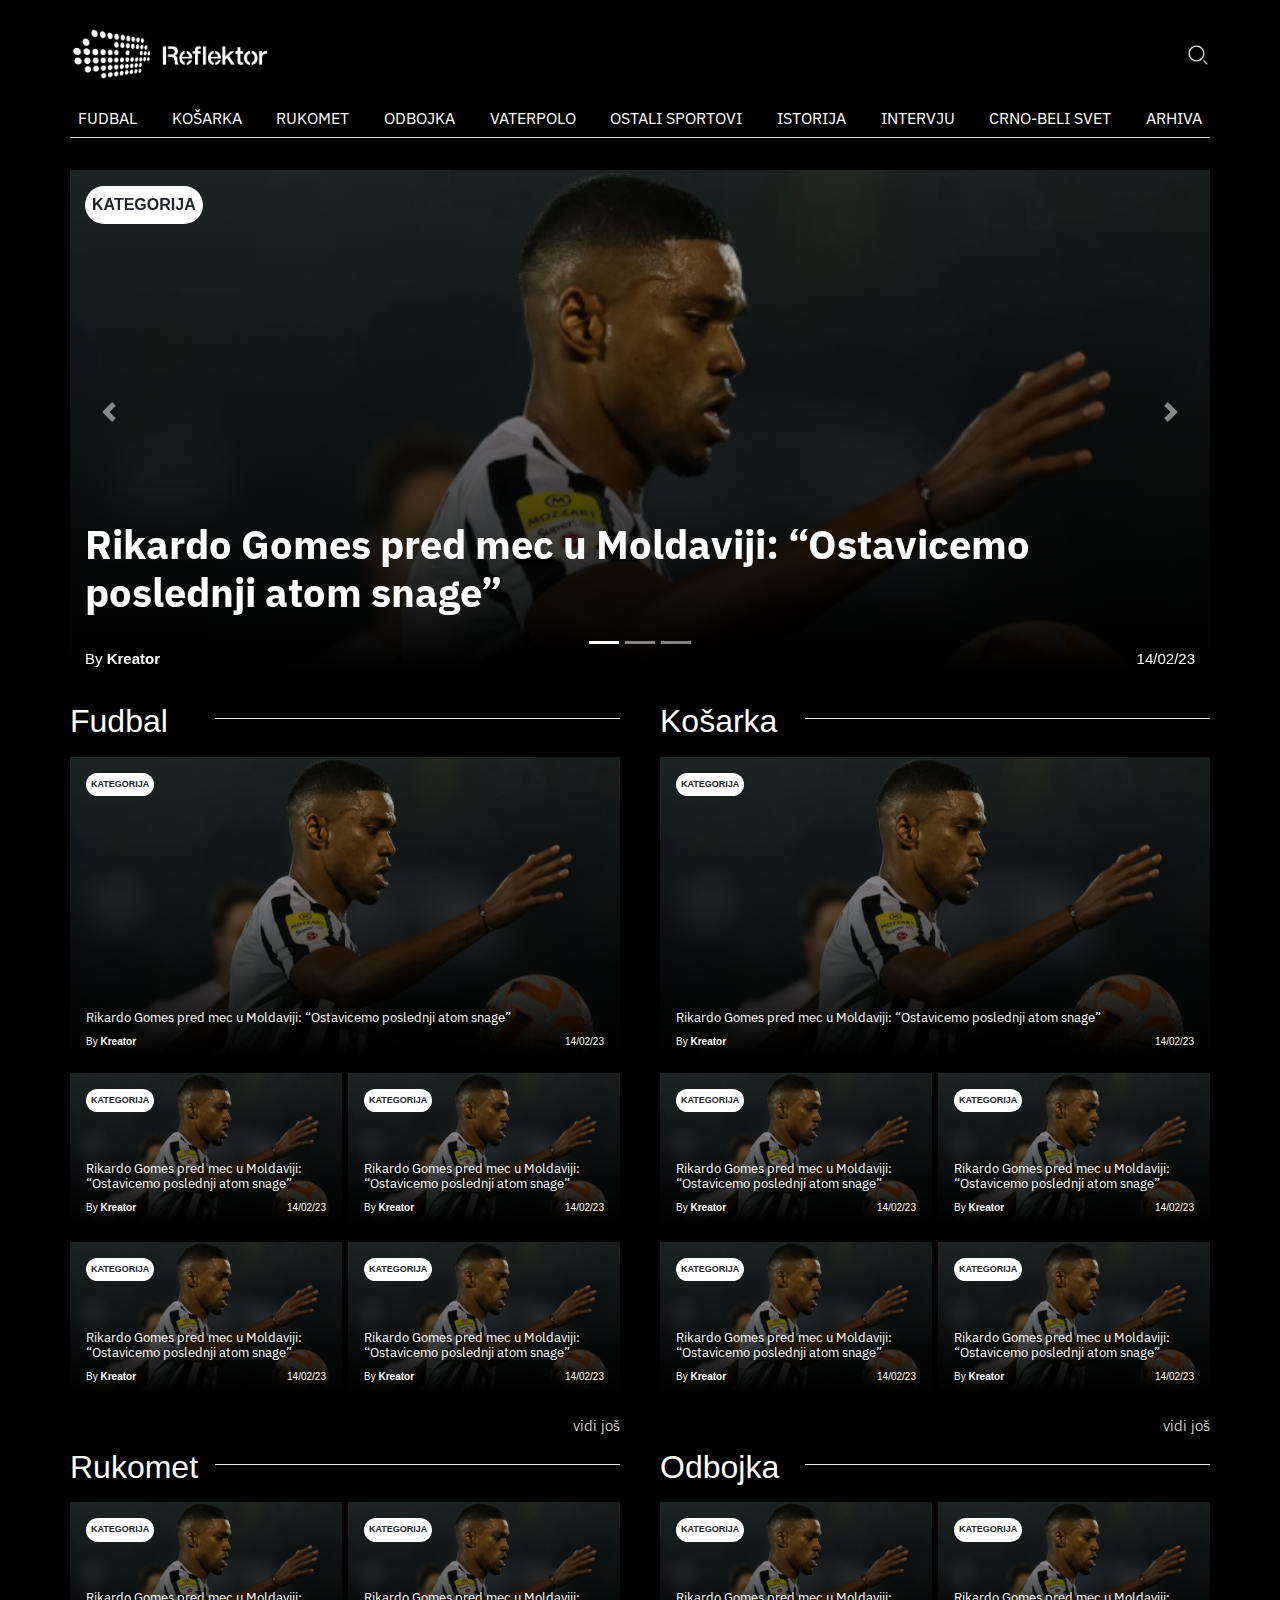
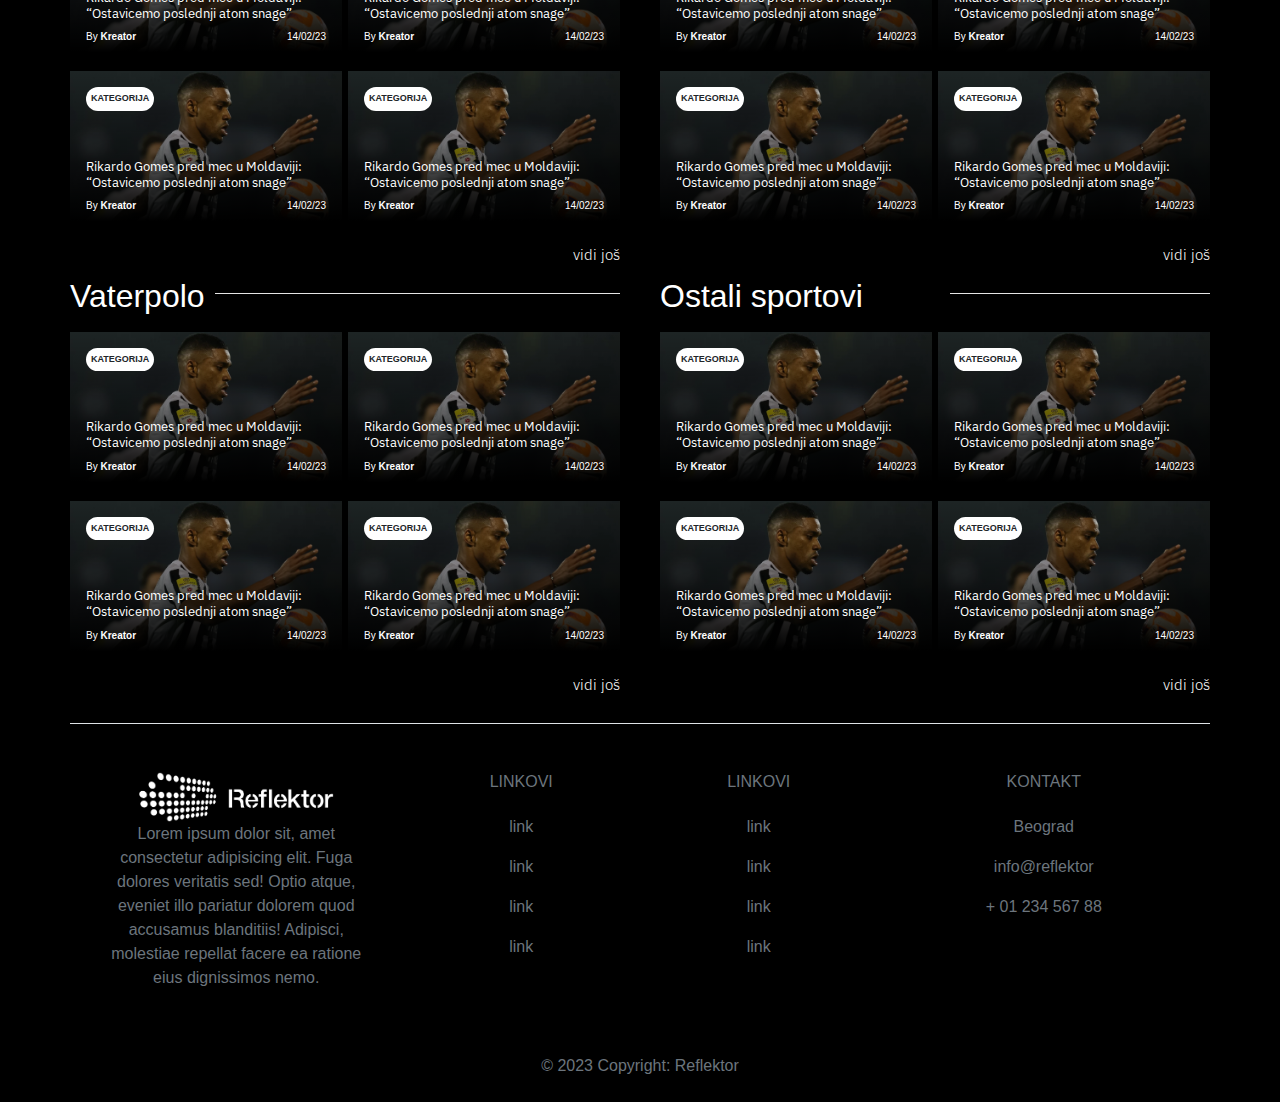
==== commit e566b5f4: "updateeeee" ====
--- a/index.html
+++ b/index.html
@@ -53,7 +53,7 @@
               id="logo-nav"
               src="./img/lupica.png"
               alt="Logo"
-              style="width: 35px"
+              style="width: 25px"
             />
           </div>
         </div>
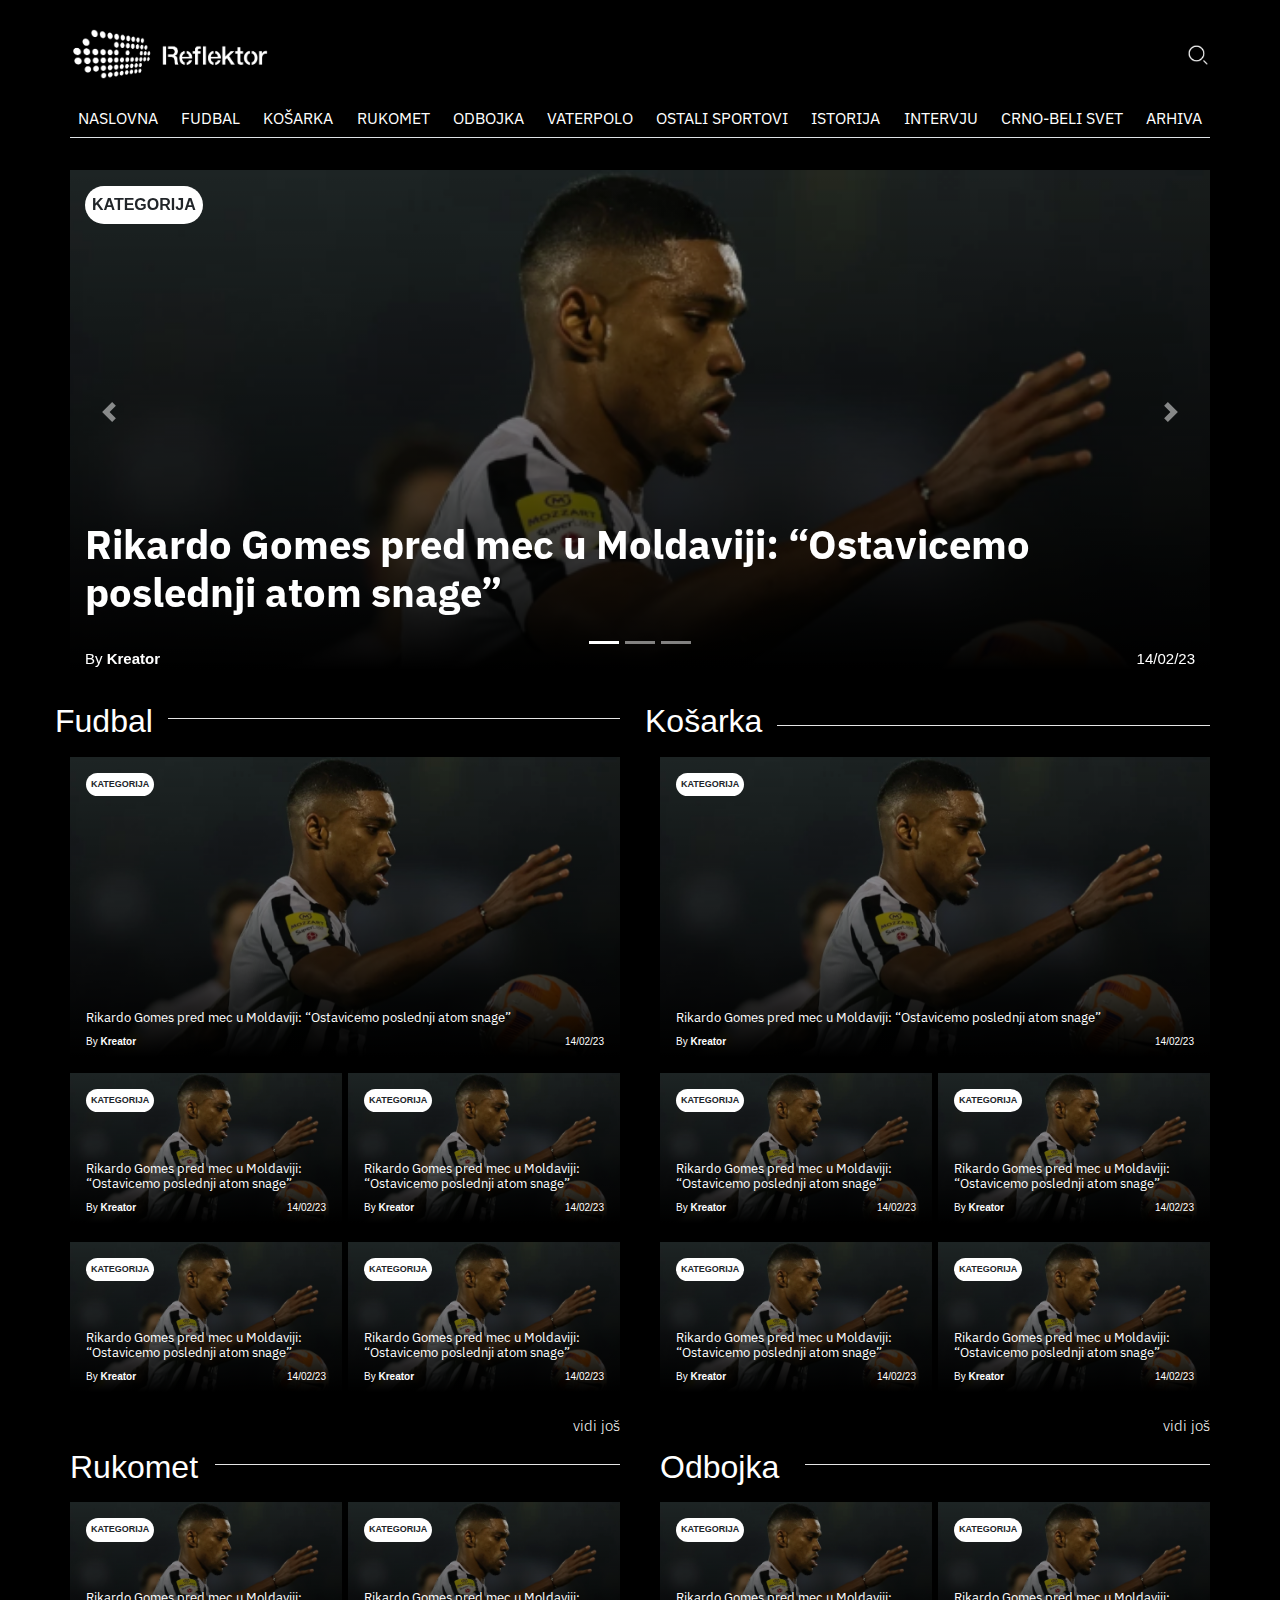
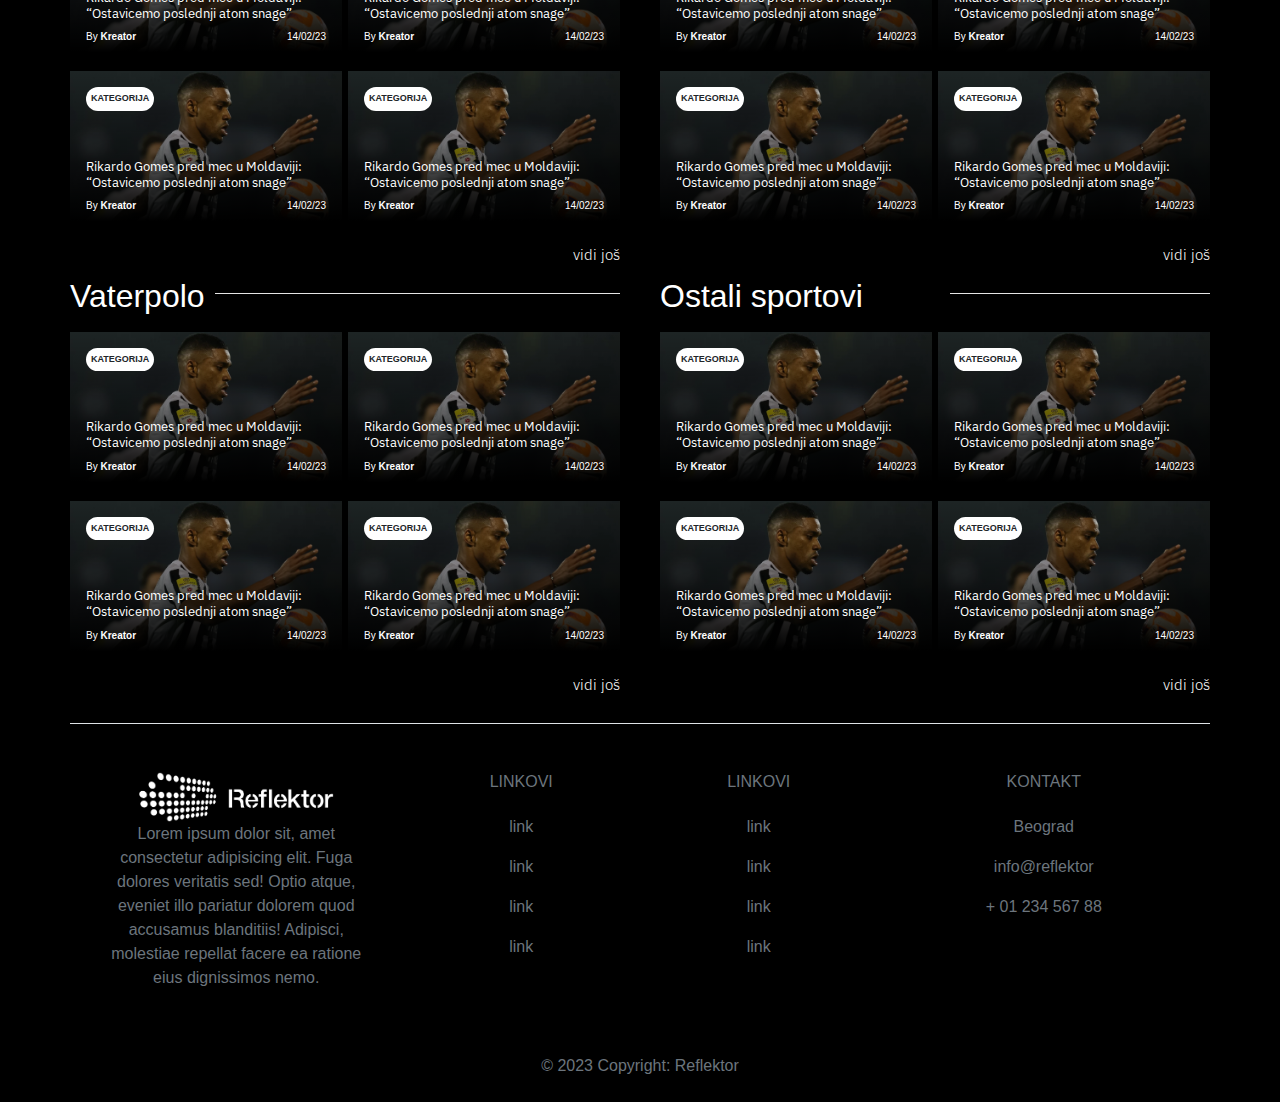
==== commit acd230cc: "updateeee" ====
--- a/index.html
+++ b/index.html
@@ -86,6 +86,9 @@
             class="navbar-nav nav-text justify-content-between"
             style="width: 100%"
           >
+            <li class="nav-item active">
+              <a class="nav-link" href="index.html">Naslovna</a>
+            </li>
             <li class="nav-item active">
               <a class="nav-link" href="post.html">Fudbal</a>
             </li>
@@ -249,11 +252,10 @@
             style="padding-right: 20px !important"
           >
             <div class="row">
-              <div class="col-3"><h2 style="color: white">Fudbal</h2></div>
-              <div class="col-9">
+              <h2 style="color: white">Fudbal</h2>
+              <div class="col" style="width: 100%">
                 <hr
                   style="
-                    width: 100%;
                     text-align: left;
                     margin-left: 0;
                     background-color: white;
@@ -406,11 +408,11 @@
             style="padding-left: 20px !important"
           >
             <div class="row">
-              <div class="col-3"><h2 style="color: white">Košarka</h2></div>
-              <div class="col-9">
+              <h2 style="color: white">Košarka</h2>
+
+              <div class="col" style="align-self: center; width: 100%">
                 <hr
                   style="
-                    width: 100%;
                     text-align: left;
                     margin-left: 0;
                     background-color: white;
@@ -418,6 +420,7 @@
                 />
               </div>
             </div>
+
             <!--KOVER-->
             <div class="row">
               <div class="col-12">
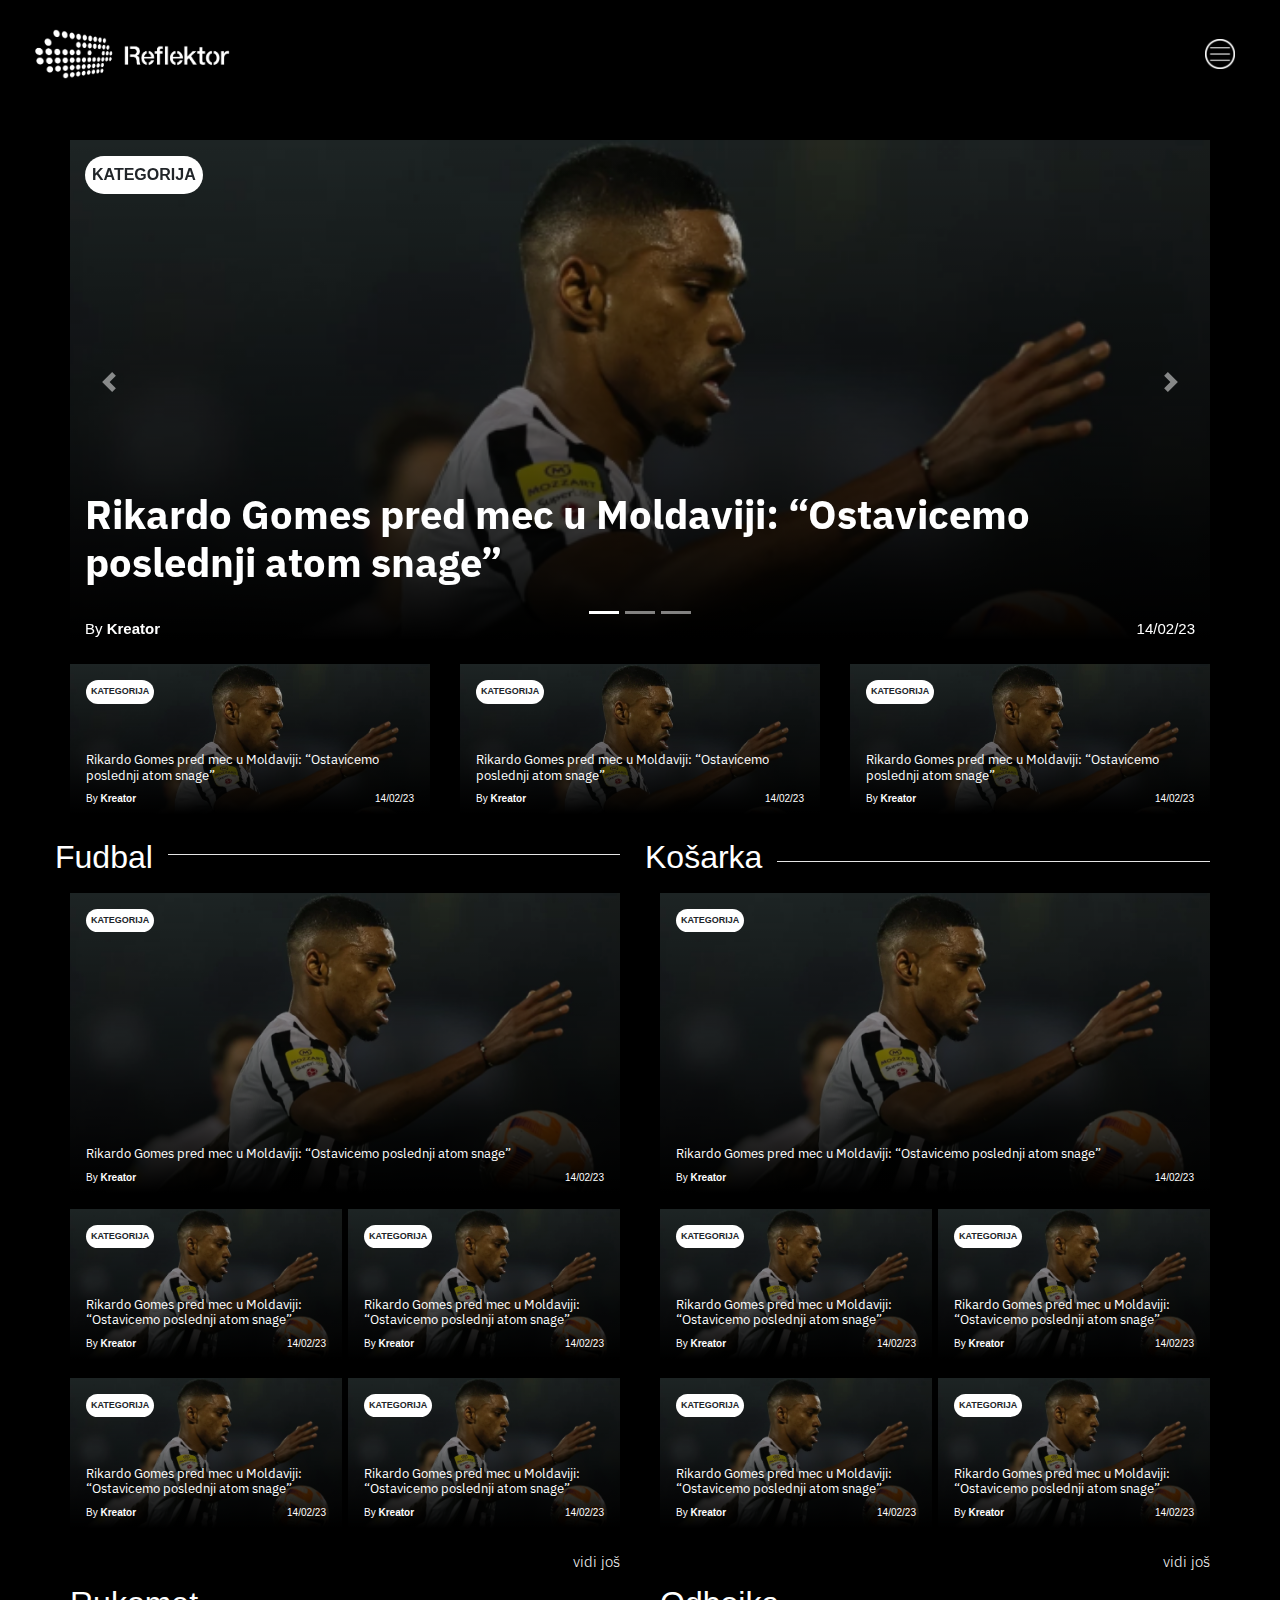
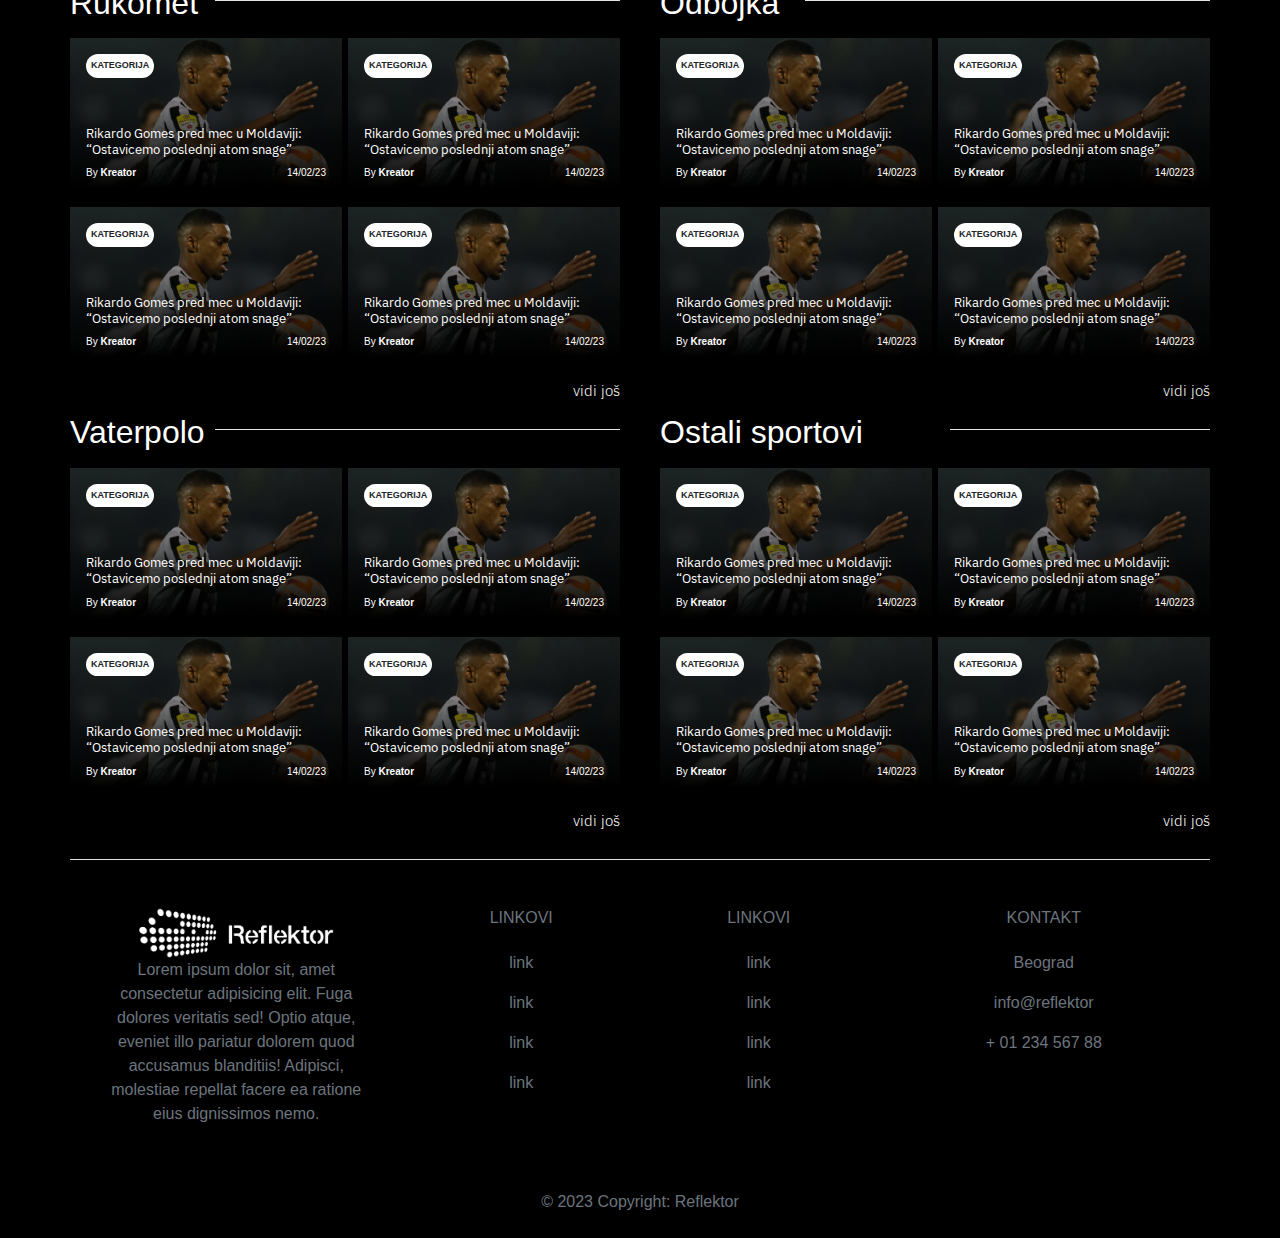
==== commit d5fd3e45: "aaaa" ====
--- a/index.html
+++ b/index.html
@@ -28,45 +28,24 @@
   </head>
   <body>
     <!--NAV-->
-    <div class="container-fluid top-logo bgblack mt-4">
-      <div class="container widthContainer">
-        <div class="row">
-          <div class="col-6 p-0 d-flex justify-content-start">
-            <a class="navbar-brand" href="index.html"
-              ><img
-                id="logo-nav"
-                src="./img/logo.png"
-                alt="Logo"
-                style="width: 200px"
-            /></a>
-          </div>
-          <div class="col-6 p-0 d-flex justify-content-end align-items-center">
-            <input
-              class="inputt"
-              style="height: 20px"
-              type="text"
-              name=""
-              id=""
-            />
-            <img
-              onclick="sakrij()"
-              id="logo-nav"
-              src="./img/lupica.png"
-              alt="Logo"
-              style="width: 25px"
-            />
-          </div>
-        </div>
-      </div>
-    </div>
-
-    <nav id="nav-bar" class="navbar navbar-expand-xl sticky-top">
-      <div class="container px-0 py-0 mt-3 d-flex">
-        <div class="logo-nav">
-          <img src="logo.png" alt="" style="width: 150px" />
-        </div>
+    <div
+      class="container-fluid sticky-top p-3"
+      style="z-index: 99999; background-color: black"
+    >
+      <nav class="navbar navbar-expand-custom mx-auto">
+        <div style="width:200px">
+          <a class="navbar-brand" href="#"
+          ><img
+            id="logo-nav"
+            src="./img/logo.png"
+            alt="Logo"
+            style="width: 200px"
+        /></a>
+        </div>
+
+    
         <button
-          class="navbar-toggler ml-auto"
+          class="navbar-toggler"
           type="button"
           data-toggle="collapse"
           data-target="#navbarNav"
@@ -75,17 +54,11 @@
           aria-label="Toggle navigation"
         >
           <span class="navbar-toggler-icon"
-            ><img src="burger.png" style="width: 45px" alt=""
+            ><img src="img/burger.png" style="width: 30px" alt=""
           /></span>
         </button>
-        <div
-          class="collapse navbar-collapse border-bottom justify-content-center"
-          id="navbarNav"
-        >
-          <ul
-            class="navbar-nav nav-text justify-content-between"
-            style="width: 100%"
-          >
+        <div class="collapse navbar-collapse" id="navbarNav">
+          <ul class="navbar-nav mx-auto">
             <li class="nav-item active">
               <a class="nav-link" href="index.html">Naslovna</a>
             </li>
@@ -93,7 +66,7 @@
               <a class="nav-link" href="post.html">Fudbal</a>
             </li>
             <li class="nav-item">
-              <a class="nav-link" href="kategorija.html">Košarka</a>
+              <a class="nav-link aktivniLink" href="kategorija.html">Košarka</a>
             </li>
             <li class="nav-item">
               <a class="nav-link" href="#">Rukomet</a>
@@ -116,22 +89,19 @@
             <li class="nav-item">
               <a class="nav-link" href="#">Crno-beli svet</a>
             </li>
-            <li class="nav-item">
-              <a class="nav-link" href="#">Arhiva</a>
-            </li>
-            <li class="nav-item lupica-nav">
-              <input type="text" name="" id="" />
-              <img
-                id="logo-nav"
-                src="lupica.png"
-                alt="Logo"
-                style="width: 30px"
-              />
-            </li>
+    
           </ul>
-        </div>
-      </div>
-    </nav>
+          <div style="width:200px">
+            <form class="form-inline my-2 my-lg justify-content-end">
+              <input type="text" name="" id="" style="width: 100px" />
+              <img src="img/lupica.png" alt="" />
+            </form>
+          </div>
+        
+        </div>
+      </nav>
+    </div>
+
     <!--NAV END-->
     <div class="container-fluid mt-3 pb-3">
       <div
@@ -240,6 +210,73 @@
         </a>
       </div>
       <!---->
+    </div>
+    <div class="container p-0">
+      <div class="row p-0">
+        <div class="col-4">
+          <div class="background-4x mb-2 mt-2 pb-2 pl-3 pr-3">
+            <div class="category4x mt-3" style="width: max-content">
+              Kategorija
+            </div>
+            <div class="h-100 d-flex align-items-end">
+              <h6 class="blog-title4x">
+                Rikardo Gomes pred mec u Moldaviji: “Ostavicemo poslednji atom
+                snage”
+              </h6>
+            </div>
+
+            <div class="container-fluid">
+              <div class="row blog-info4x">
+                <div class="author4x">By <strong>Kreator</strong></div>
+                <div class="date4x"><span>14/02/23</span></div>
+              </div>
+            </div>
+          </div>
+        </div>
+        <div class="col-4">
+          <div class="background-4x mb-2 mt-2 pb-2 pl-3 pr-3">
+            <div class="category4x mt-3" style="width: max-content">
+              Kategorija
+            </div>
+            <div class="h-100 d-flex align-items-end">
+              <h6 class="blog-title4x">
+                Rikardo Gomes pred mec u Moldaviji: “Ostavicemo poslednji atom
+                snage”
+              </h6>
+            </div>
+
+            <div class="container-fluid">
+              <div class="row blog-info4x">
+                <div class="author4x">By <strong>Kreator</strong></div>
+                <div class="date4x"><span>14/02/23</span></div>
+              </div>
+            </div>
+          </div>
+        </div>
+        <div class="col-4">
+          <div class="background-4x mb-2 mt-2 pb-2 pl-3 pr-3">
+            <div class="category4x mt-3" style="width: max-content">
+              Kategorija
+            </div>
+            <div class="h-100 d-flex align-items-end">
+              <h6 class="blog-title4x">
+                Rikardo Gomes pred mec u Moldaviji: “Ostavicemo poslednji atom
+                snage”
+              </h6>
+            </div>
+
+            <div class="container-fluid">
+              <div class="row blog-info4x">
+                <div class="author4x">By <strong>Kreator</strong></div>
+                <div class="date4x"><span>14/02/23</span></div>
+              </div>
+            </div>
+          </div>
+        </div>
+    
+    
+        </div>
+      </div>
     </div>
 
     <!--NA VELIKIM EKRANIMA-->
--- a/index.css
+++ b/index.css
@@ -19,7 +19,7 @@
   background-color: rgb(0, 0, 0);
   padding: 0;
 }
-.nav-text a {
+.nav-item a {
   font-family: 'IBM Plex Sans', sans-serif;
   font-style: normal;
   font-size: 16px;
@@ -27,8 +27,12 @@
   line-height: 21px;
   text-transform: uppercase;
   color: #ffffff;
-}
-.nav-text a:hover{
+  
+}
+  nav ul li{
+  padding: 6px;
+}
+.nav-item a:hover{
   color: #979797;
 }
 
@@ -45,10 +49,34 @@
 }
 
 
-.inputt{
-  display: none;
-}
-
+
+@media (min-width: 1450px){
+  .navbar-expand-custom {
+      flex-direction: row;
+      flex-wrap: nowrap;
+      justify-content: flex-start;
+  }
+  .navbar-expand-custom .navbar-nav {
+      flex-direction: row;
+  }
+  .navbar-expand-custom .dropdown-menu {
+      position: absolute;
+  }
+  .navbar-expand-custom .nav-link {
+      padding-right: .5rem;
+      padding-left: .5rem;
+  }
+  .navbar-expand-custom > .container {
+      flex-wrap: nowrap;
+  }
+  .navbar-expand-custom .navbar-collapse {
+      display: flex!important;
+      flex-basis: auto;
+  }
+  .navbar-expand-custom .navbar-toggler {
+      display: none;
+  }
+}
 
 /*KOD ZA SLAJDER*/
 
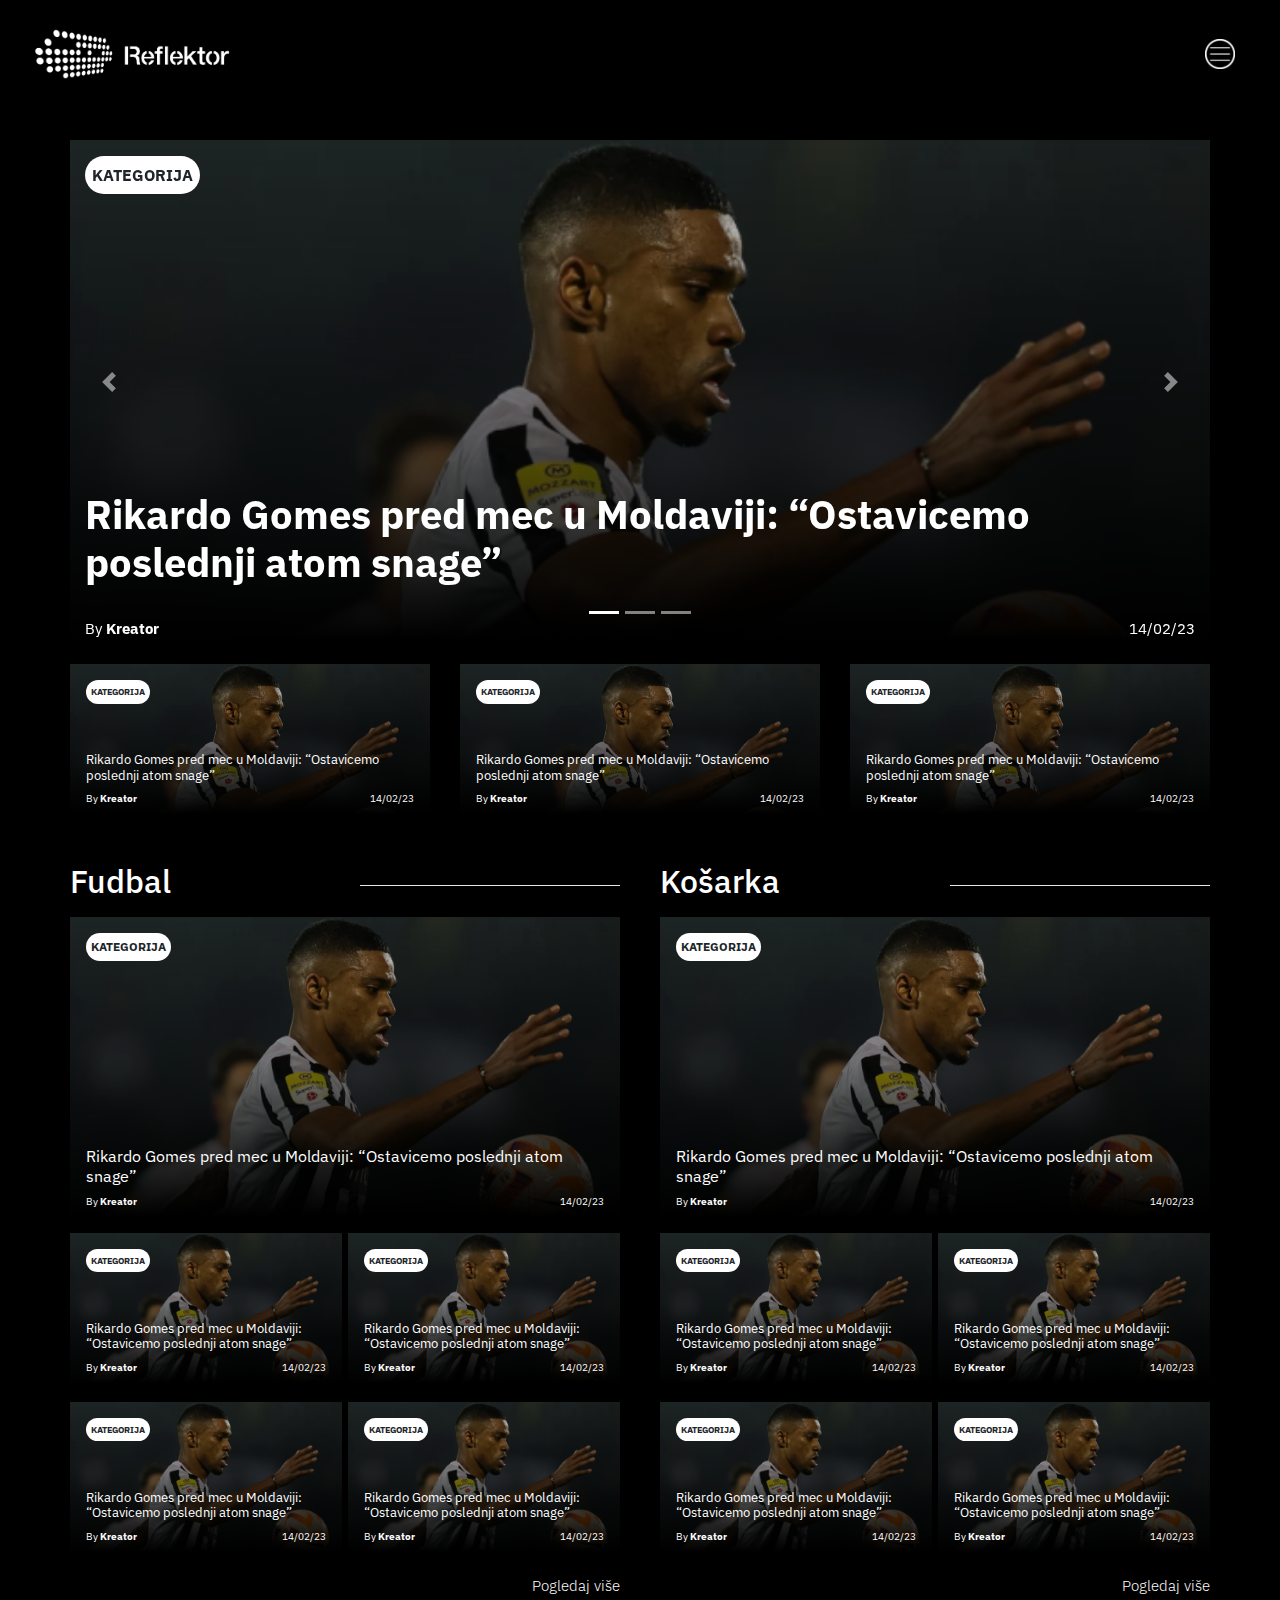
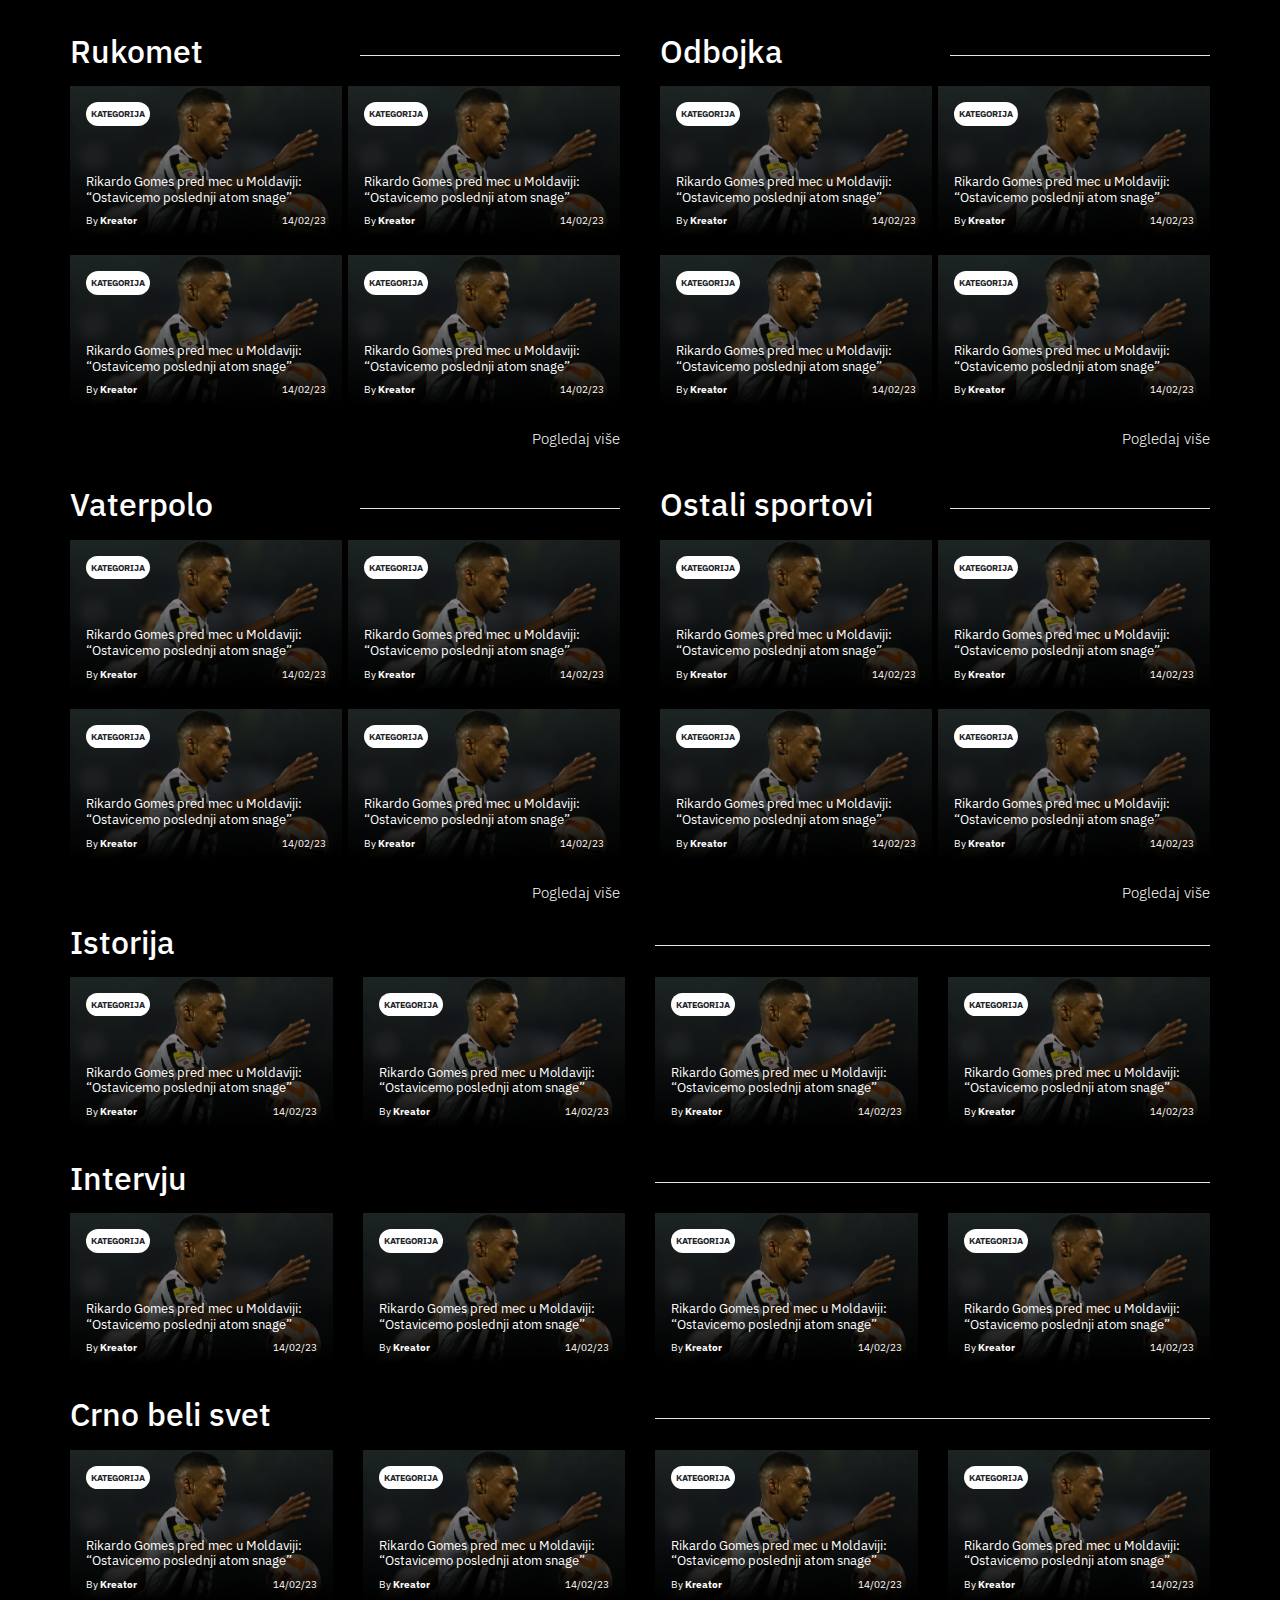
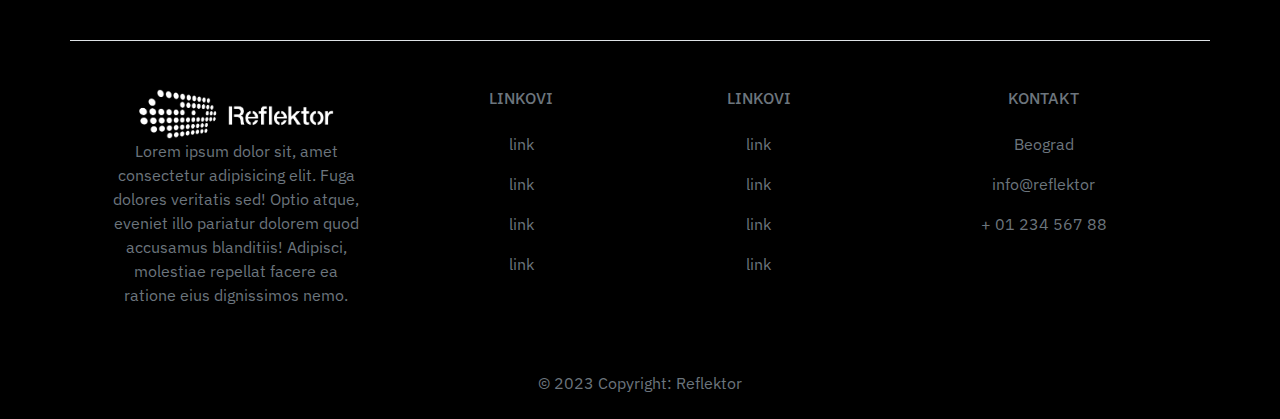
==== commit 7a591068: "updatesadsad" ====
--- a/index.html
+++ b/index.html
@@ -60,13 +60,13 @@
         <div class="collapse navbar-collapse" id="navbarNav">
           <ul class="navbar-nav mx-auto">
             <li class="nav-item active">
-              <a class="nav-link" href="index.html">Naslovna</a>
+              <a class="nav-link aktivniLink" href="index.html">Naslovna</a>
             </li>
             <li class="nav-item active">
               <a class="nav-link" href="post.html">Fudbal</a>
             </li>
             <li class="nav-item">
-              <a class="nav-link aktivniLink" href="kategorija.html">Košarka</a>
+              <a class="nav-link " href="kategorija.html">Košarka</a>
             </li>
             <li class="nav-item">
               <a class="nav-link" href="#">Rukomet</a>
@@ -282,34 +282,34 @@
     <!--NA VELIKIM EKRANIMA-->
     <div class="container-fluid bigscreen4x" style="background-color: black">
       <!--PRVI RED-->
-      <div class="container">
+      <div class="container mt-4">
         <div class="row justify-content-between">
           <div
             class="col-lg-6 col-md-12 mt-3 p-0"
             style="padding-right: 20px !important"
           >
-            <div class="row">
-              <h2 style="color: white">Fudbal</h2>
-              <div class="col" style="width: 100%">
+            <div class="row d-flex align-items-center justify-content-center">
+              <div class="col"> <h2 style="color: white;padding:0;">Fudbal</h2></div>
+             
+              <div class="col " style="width: 100%">
                 <hr
                   style="
-                    text-align: left;
-                    margin-left: 0;
                     background-color: white;
+                    align-self: center;
                   "
                 />
               </div>
             </div>
 
             <!--KOVER-->
-            <div class="row">
+            <div class="row ">
               <div class="col-12">
                 <div class="background-4x-cover mb-2 mt-2 pb-2 pl-3 pr-3">
-                  <div class="category4x mt-3" style="width: max-content">
-                    Kategorija
-                  </div>
-                  <div class="h-100 d-flex align-items-end">
-                    <h6 class="blog-title4x">
+                  <div class="category-kover mt-3" style="width: max-content">
+                    Kategorija
+                  </div>
+                  <div class="h-100 d-flex align-items-end">
+                    <h6 class="blog-title-kover ">
                       Rikardo Gomes pred mec u Moldaviji: “Ostavicemo poslednji
                       atom snage”
                     </h6>
@@ -434,7 +434,7 @@
             <div class="container">
               <div class="row">
                 <div class="col-12 mt-3 more p-0 d-flex justify-content-end">
-                  <a href="#" class="more">vidi još</a>
+                  <a href="#" class="more">Pogledaj više</a>
                 </div>
               </div>
             </div>
@@ -444,29 +444,28 @@
             class="col-lg-6 col-md-12 mt-3 p-0"
             style="padding-left: 20px !important"
           >
-            <div class="row">
-              <h2 style="color: white">Košarka</h2>
-
-              <div class="col" style="align-self: center; width: 100%">
-                <hr
-                  style="
-                    text-align: left;
-                    margin-left: 0;
-                    background-color: white;
-                  "
-                />
-              </div>
-            </div>
+          <div class="row d-flex align-items-center justify-content-center">
+            <div class="col"> <h2 style="color: white;padding:0;">Košarka</h2></div>
+           
+            <div class="col justify-content-center" style="width: 100%">
+              <hr
+                style="
+                  
+                  background-color: white;
+                "
+              />
+            </div>
+          </div>
 
             <!--KOVER-->
             <div class="row">
               <div class="col-12">
                 <div class="background-4x-cover mb-2 mt-2 pb-2 pl-3 pr-3">
-                  <div class="category4x mt-3" style="width: max-content">
-                    Kategorija
-                  </div>
-                  <div class="h-100 d-flex align-items-end">
-                    <h6 class="blog-title4x">
+                  <div class="category-kover mt-3" style="width: max-content">
+                    Kategorija
+                  </div>
+                  <div class="h-100 d-flex align-items-end">
+                    <h6 class="blog-title-kover">
                       Rikardo Gomes pred mec u Moldaviji: “Ostavicemo poslednji
                       atom snage”
                     </h6>
@@ -591,7 +590,7 @@
             <div class="container">
               <div class="row">
                 <div class="col-12 mt-3 more p-0 d-flex justify-content-end">
-                  <a href="#" class="more">vidi još</a>
+                  <a href="#" class="more">Pogledaj više</a>
                 </div>
               </div>
             </div>
@@ -600,25 +599,24 @@
       </div>
 
       <!--DRUGI RED RED-->
-      <div class="container">
+      <div class="container mt-4">
         <div class="row justify-content-between">
           <div
             class="col-lg-6 col-md-12 mt-3 p-0"
             style="padding-right: 20px !important"
           >
-            <div class="row">
-              <div class="col-3"><h2 style="color: white">Rukomet</h2></div>
-              <div class="col-9">
-                <hr
-                  style="
-                    width: 100%;
-                    text-align: left;
-                    margin-left: 0;
-                    background-color: white;
-                  "
-                />
-              </div>
-            </div>
+          <div class="row d-flex align-items-center justify-content-center">
+            <div class="col"> <h2 style="color: white;padding:0;">Rukomet</h2></div>
+           
+            <div class="col justify-content-center" style="width: 100%">
+              <hr
+                style="
+                  
+                  background-color: white;
+                "
+              />
+            </div>
+          </div>
 
             <div class="row m-0">
               <div
@@ -729,7 +727,7 @@
             <div class="container">
               <div class="row">
                 <div class="col-12 mt-3 more p-0 d-flex justify-content-end">
-                  <a href="#" class="more">vidi još</a>
+                  <a href="#" class="more">Pogledaj više</a>
                 </div>
               </div>
             </div>
@@ -739,19 +737,18 @@
             class="col-lg-6 col-md-12 mt-3 p-0"
             style="padding-left: 20px !important"
           >
-            <div class="row">
-              <div class="col-3"><h2 style="color: white">Odbojka</h2></div>
-              <div class="col-9">
-                <hr
-                  style="
-                    width: 100%;
-                    text-align: left;
-                    margin-left: 0;
-                    background-color: white;
-                  "
-                />
-              </div>
-            </div>
+          <div class="row d-flex align-items-center justify-content-center">
+            <div class="col"> <h2 style="color: white;padding:0;">Odbojka</h2></div>
+           
+            <div class="col justify-content-center" style="width: 100%">
+              <hr
+                style="
+                  
+                  background-color: white;
+                "
+              />
+            </div>
+          </div>
             <div class="row m-0">
               <div
                 class="col-6 p-0"
@@ -861,7 +858,7 @@
             <div class="container">
               <div class="row">
                 <div class="col-12 mt-3 more p-0 d-flex justify-content-end">
-                  <a href="#" class="more">vidi još</a>
+                  <a href="#" class="more">Pogledaj više</a>
                 </div>
               </div>
             </div>
@@ -870,25 +867,24 @@
       </div>
 
       <!--TRECI RED-->
-      <div class="container">
+      <div class="container mt-4">
         <div class="row justify-content-between">
           <div
             class="col-lg-6 col-md-12 mt-3 p-0"
             style="padding-right: 20px !important"
           >
-            <div class="row">
-              <div class="col-3"><h2 style="color: white">Vaterpolo</h2></div>
-              <div class="col-9">
-                <hr
-                  style="
-                    width: 100%;
-                    text-align: left;
-                    margin-left: 0;
-                    background-color: white;
-                  "
-                />
-              </div>
-            </div>
+          <div class="row d-flex align-items-center justify-content-center">
+            <div class="col"> <h2 style="color: white;padding:0;">Vaterpolo</h2></div>
+           
+            <div class="col justify-content-center" style="width: 100%">
+              <hr
+                style="
+                  
+                  background-color: white;
+                "
+              />
+            </div>
+          </div>
             <div class="row m-0">
               <div
                 class="col-6 p-0"
@@ -998,7 +994,7 @@
             <div class="container">
               <div class="row">
                 <div class="col-12 mt-3 more p-0 d-flex justify-content-end">
-                  <a href="#" class="more">vidi još</a>
+                  <a href="#" class="more">Pogledaj više</a>
                 </div>
               </div>
             </div>
@@ -1008,21 +1004,18 @@
             class="col-lg-6 col-md-12 mt-3 p-0"
             style="padding-left: 20px !important"
           >
-            <div class="row">
-              <div class="col-6">
-                <h2 style="color: white">Ostali sportovi</h2>
-              </div>
-              <div class="col-6">
-                <hr
-                  style="
-                    width: 100%;
-                    text-align: left;
-                    margin-left: 0;
-                    background-color: white;
-                  "
-                />
-              </div>
-            </div>
+          <div class="row d-flex align-items-center justify-content-center">
+            <div class="col"> <h2 style="color: white;padding:0;">Ostali sportovi</h2></div>
+           
+            <div class="col justify-content-center" style="width: 100%">
+              <hr
+                style="
+                  
+                  background-color: white;
+                "
+              />
+            </div>
+          </div>
             <div class="row m-0">
               <div
                 class="col-6 p-0"
@@ -1132,7 +1125,7 @@
             <div class="container">
               <div class="row">
                 <div class="col-12 mt-3 more p-0 d-flex justify-content-end">
-                  <a href="#" class="more">vidi još</a>
+                  <a href="#" class="more">Pogledaj više</a>
                 </div>
               </div>
             </div>
@@ -1140,6 +1133,309 @@
         </div>
       </div>
     </div>
+ <!--TRI OBJAVE U REDU-->
+    <div class="container p-0  mt-4">
+      <div class="row d-flex align-items-center justify-content-center">
+        <div class="col"> <h2 style="color: white;padding:0;">Istorija</h2></div>
+       
+        <div class="col justify-content-center" style="width: 100%">
+          <hr
+            style="
+              
+              background-color: white;
+            "
+          />
+        </div>
+      </div>  
+      <div class="row p-0">
+        
+        <div class="col-3">
+          <div class="background-4x mb-2 mt-2 pb-2 pl-3 pr-3">
+            <div class="category4x mt-3" style="width: max-content">
+              Kategorija
+            </div>
+            <div class="h-100 d-flex align-items-end">
+              <h6 class="blog-title4x">
+                Rikardo Gomes pred mec u Moldaviji: “Ostavicemo poslednji atom
+                snage”
+              </h6>
+            </div>
+
+            <div class="container-fluid">
+              <div class="row blog-info4x">
+                <div class="author4x">By <strong>Kreator</strong></div>
+                <div class="date4x"><span>14/02/23</span></div>
+              </div>
+            </div>
+          </div>
+        </div>
+        <div class="col-3">
+          <div class="background-4x mb-2 mt-2 pb-2 pl-3 pr-3">
+            <div class="category4x mt-3" style="width: max-content">
+              Kategorija
+            </div>
+            <div class="h-100 d-flex align-items-end">
+              <h6 class="blog-title4x">
+                Rikardo Gomes pred mec u Moldaviji: “Ostavicemo poslednji atom
+                snage”
+              </h6>
+            </div>
+
+            <div class="container-fluid">
+              <div class="row blog-info4x">
+                <div class="author4x">By <strong>Kreator</strong></div>
+                <div class="date4x"><span>14/02/23</span></div>
+              </div>
+            </div>
+          </div>
+        </div>
+        <div class="col-3">
+          <div class="background-4x mb-2 mt-2 pb-2 pl-3 pr-3">
+            <div class="category4x mt-3" style="width: max-content">
+              Kategorija
+            </div>
+            <div class="h-100 d-flex align-items-end">
+              <h6 class="blog-title4x">
+                Rikardo Gomes pred mec u Moldaviji: “Ostavicemo poslednji atom
+                snage”
+              </h6>
+            </div>
+
+            <div class="container-fluid">
+              <div class="row blog-info4x">
+                <div class="author4x">By <strong>Kreator</strong></div>
+                <div class="date4x"><span>14/02/23</span></div>
+              </div>
+            </div>
+          </div>
+        </div>
+        <div class="col-3">
+          <div class="background-4x mb-2 mt-2 pb-2 pl-3 pr-3">
+            <div class="category4x mt-3" style="width: max-content">
+              Kategorija
+            </div>
+            <div class="h-100 d-flex align-items-end">
+              <h6 class="blog-title4x">
+                Rikardo Gomes pred mec u Moldaviji: “Ostavicemo poslednji atom
+                snage”
+              </h6>
+            </div>
+
+            <div class="container-fluid">
+              <div class="row blog-info4x">
+                <div class="author4x">By <strong>Kreator</strong></div>
+                <div class="date4x"><span>14/02/23</span></div>
+              </div>
+            </div>
+          </div>
+        </div>
+    
+    
+        </div>
+      </div>
+       <!--TRI OBJAVE U REDU KRAJ-->
+       <!--TRI OBJAVE U REDU-->
+    <div class="container p-0  mt-4">
+      <div class="row d-flex align-items-center justify-content-center">
+        <div class="col"> <h2 style="color: white;padding:0;">Intervju</h2></div>
+       
+        <div class="col justify-content-center" style="width: 100%">
+          <hr
+            style="
+              
+              background-color: white;
+            "
+          />
+        </div>
+      </div>  
+      <div class="row p-0">
+        
+        <div class="col-3">
+          <div class="background-4x mb-2 mt-2 pb-2 pl-3 pr-3">
+            <div class="category4x mt-3" style="width: max-content">
+              Kategorija
+            </div>
+            <div class="h-100 d-flex align-items-end">
+              <h6 class="blog-title4x">
+                Rikardo Gomes pred mec u Moldaviji: “Ostavicemo poslednji atom
+                snage”
+              </h6>
+            </div>
+
+            <div class="container-fluid">
+              <div class="row blog-info4x">
+                <div class="author4x">By <strong>Kreator</strong></div>
+                <div class="date4x"><span>14/02/23</span></div>
+              </div>
+            </div>
+          </div>
+        </div>
+        <div class="col-3">
+          <div class="background-4x mb-2 mt-2 pb-2 pl-3 pr-3">
+            <div class="category4x mt-3" style="width: max-content">
+              Kategorija
+            </div>
+            <div class="h-100 d-flex align-items-end">
+              <h6 class="blog-title4x">
+                Rikardo Gomes pred mec u Moldaviji: “Ostavicemo poslednji atom
+                snage”
+              </h6>
+            </div>
+
+            <div class="container-fluid">
+              <div class="row blog-info4x">
+                <div class="author4x">By <strong>Kreator</strong></div>
+                <div class="date4x"><span>14/02/23</span></div>
+              </div>
+            </div>
+          </div>
+        </div>
+        <div class="col-3">
+          <div class="background-4x mb-2 mt-2 pb-2 pl-3 pr-3">
+            <div class="category4x mt-3" style="width: max-content">
+              Kategorija
+            </div>
+            <div class="h-100 d-flex align-items-end">
+              <h6 class="blog-title4x">
+                Rikardo Gomes pred mec u Moldaviji: “Ostavicemo poslednji atom
+                snage”
+              </h6>
+            </div>
+
+            <div class="container-fluid">
+              <div class="row blog-info4x">
+                <div class="author4x">By <strong>Kreator</strong></div>
+                <div class="date4x"><span>14/02/23</span></div>
+              </div>
+            </div>
+          </div>
+        </div>
+        <div class="col-3">
+          <div class="background-4x mb-2 mt-2 pb-2 pl-3 pr-3">
+            <div class="category4x mt-3" style="width: max-content">
+              Kategorija
+            </div>
+            <div class="h-100 d-flex align-items-end">
+              <h6 class="blog-title4x">
+                Rikardo Gomes pred mec u Moldaviji: “Ostavicemo poslednji atom
+                snage”
+              </h6>
+            </div>
+
+            <div class="container-fluid">
+              <div class="row blog-info4x">
+                <div class="author4x">By <strong>Kreator</strong></div>
+                <div class="date4x"><span>14/02/23</span></div>
+              </div>
+            </div>
+          </div>
+        </div>
+    
+    
+        </div>
+      </div>
+       <!--TRI OBJAVE U REDU KRAJ-->
+      <!--TRI OBJAVE U REDU-->
+    <div class="container p-0  mt-4">
+      <div class="row d-flex align-items-center justify-content-center">
+        <div class="col"> <h2 style="color: white;padding:0;">Crno beli svet</h2></div>
+       
+        <div class="col justify-content-center" style="width: 100%">
+          <hr
+            style="
+              
+              background-color: white;
+            "
+          />
+        </div>
+      </div>  
+      <div class="row p-0">
+        
+        <div class="col-3">
+          <div class="background-4x mb-2 mt-2 pb-2 pl-3 pr-3">
+            <div class="category4x mt-3" style="width: max-content">
+              Kategorija
+            </div>
+            <div class="h-100 d-flex align-items-end">
+              <h6 class="blog-title4x">
+                Rikardo Gomes pred mec u Moldaviji: “Ostavicemo poslednji atom
+                snage”
+              </h6>
+            </div>
+
+            <div class="container-fluid">
+              <div class="row blog-info4x">
+                <div class="author4x">By <strong>Kreator</strong></div>
+                <div class="date4x"><span>14/02/23</span></div>
+              </div>
+            </div>
+          </div>
+        </div>
+        <div class="col-3">
+          <div class="background-4x mb-2 mt-2 pb-2 pl-3 pr-3">
+            <div class="category4x mt-3" style="width: max-content">
+              Kategorija
+            </div>
+            <div class="h-100 d-flex align-items-end">
+              <h6 class="blog-title4x">
+                Rikardo Gomes pred mec u Moldaviji: “Ostavicemo poslednji atom
+                snage”
+              </h6>
+            </div>
+
+            <div class="container-fluid">
+              <div class="row blog-info4x">
+                <div class="author4x">By <strong>Kreator</strong></div>
+                <div class="date4x"><span>14/02/23</span></div>
+              </div>
+            </div>
+          </div>
+        </div>
+        <div class="col-3">
+          <div class="background-4x mb-2 mt-2 pb-2 pl-3 pr-3">
+            <div class="category4x mt-3" style="width: max-content">
+              Kategorija
+            </div>
+            <div class="h-100 d-flex align-items-end">
+              <h6 class="blog-title4x">
+                Rikardo Gomes pred mec u Moldaviji: “Ostavicemo poslednji atom
+                snage”
+              </h6>
+            </div>
+
+            <div class="container-fluid">
+              <div class="row blog-info4x">
+                <div class="author4x">By <strong>Kreator</strong></div>
+                <div class="date4x"><span>14/02/23</span></div>
+              </div>
+            </div>
+          </div>
+        </div>
+        <div class="col-3">
+          <div class="background-4x mb-2 mt-2 pb-2 pl-3 pr-3">
+            <div class="category4x mt-3" style="width: max-content">
+              Kategorija
+            </div>
+            <div class="h-100 d-flex align-items-end">
+              <h6 class="blog-title4x">
+                Rikardo Gomes pred mec u Moldaviji: “Ostavicemo poslednji atom
+                snage”
+              </h6>
+            </div>
+
+            <div class="container-fluid">
+              <div class="row blog-info4x">
+                <div class="author4x">By <strong>Kreator</strong></div>
+                <div class="date4x"><span>14/02/23</span></div>
+              </div>
+            </div>
+          </div>
+        </div>
+    
+    
+        </div>
+      </div>
+       <!--TRI OBJAVE U REDU KRAJ-->
 
     <!--NA MALIM EKARNIMA-->
     <div class="container-fluid smallscreen4x" style="background-color: black">
--- a/index.css
+++ b/index.css
@@ -4,6 +4,7 @@
   margin: 0;
   padding: 0;
   box-sizing: border-box;
+  font-family: 'IBM Plex Sans', sans-serif;
 }
 
 body{
@@ -179,6 +180,23 @@
                
 }
 
+.blog-title-kover{
+  font-size: 16px;
+  font-family: 'IBM Plex Sans', sans-serif;
+  text-align: left;
+  color: #ffffff;
+  font-weight: 400;
+}
+.category-kover{
+  font-size: 12px;
+  font-weight: bold;
+  text-transform: uppercase;
+  background-color: #ffffff;
+  padding: 5px;
+  border-radius:25px;
+}
+
+
 .blog-title4x{
   font-size: 13px;
   font-family: 'IBM Plex Sans', sans-serif;
